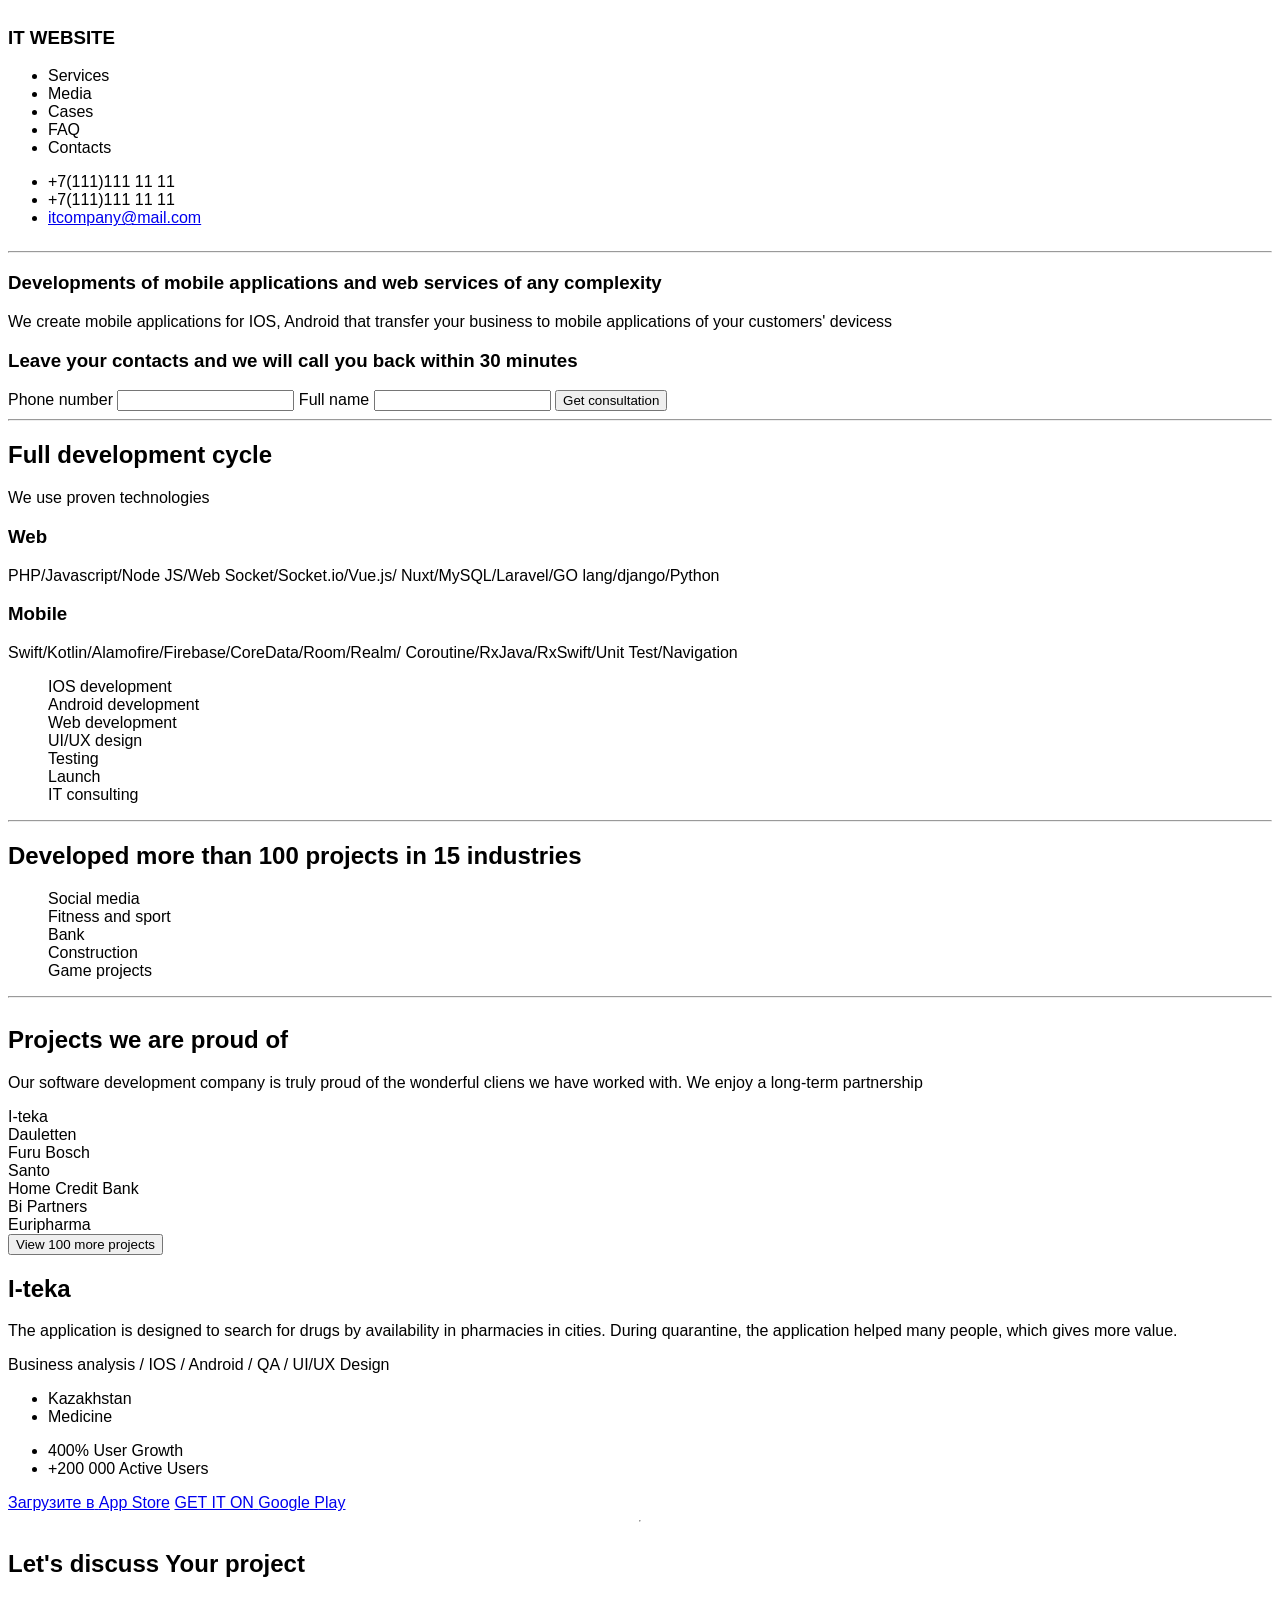
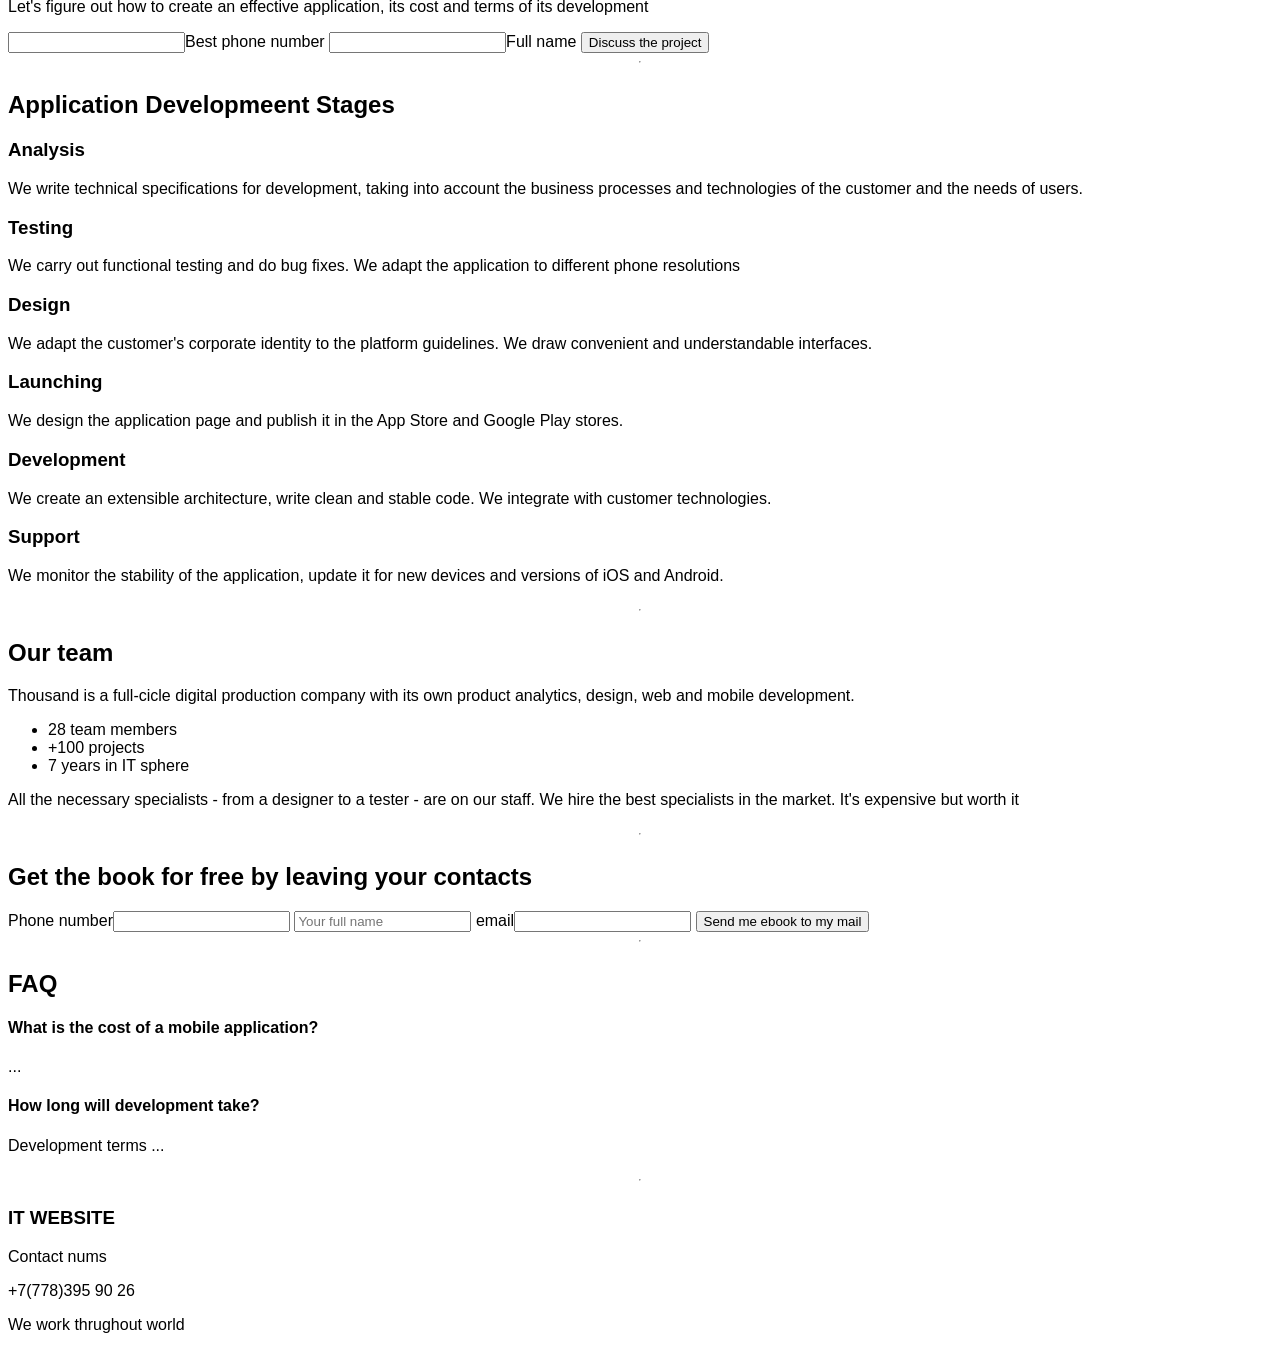
==== src/index.html @ d79da7b2 "fix" ====
<!doctype html>
<html lang="ru">

<head>
    <meta charset="UTF-8">
    <meta name="viewport"
        content="width=device-width, user-scalable=no, initial-scale=1.0, maximum-scale=1.0, minimum-scale=1.0">
    <meta http-equiv="X-UA-Compatible" content="ie=edge">
    <title>IT WEBSITE</title>
    <link rel="stylesheet" href="assets/styles/style.css">
</head>

<body>
    <header>
        <div class="main-head">
            <h3>IT WEBSITE</h3>
            <nav>
                <ul>
                    <li>Services</li>
                    <li>Media</li>
                    <li>Cases</li>
                    <li>FAQ</li>
                    <li>Contacts</li>
                </ul>
            </nav>
            <ul>
                <li>+7(111)111 11 11</li>
                <li>+7(111)111 11 11</li>
                <li><a href="#">itcompany@mail.com<a></li>
            </ul>
        </div>
    </header>

    <hr>

    <div>
        <div class="block-main">
            <h3>
                Developments of mobile
                applications and web services of
                any complexity
            </h3>
            <p>
                We create mobile applications for IOS, Android that transfer your business to mobile
                applications of your customers' devicess
            </p>
        </div>
        <div class="block-consultation">
            <h3>
                Leave your contacts and we will call you back
                within 30 minutes
            </h3>
            <div class="consultation-form">
                <form>
                    <label>Phone number <input type="text" name="phone-number"></input></label>
                    <label>Full name <input type="text" name="phone-number"></input></label>
                    <input type="submit" value="Get consultation" />
                </form>
            </div>
        </div>
    </div>

    <hr>

    <div class="block-development">
        <div class="development-cycle">
            <h2>Full development cycle</h2>
            <p>We use proven technologies</p>
            <h3>Web</h3>
            <p>PHP/Javascript/Node JS/Web Socket/Socket.io/Vue.js/
                Nuxt/MySQL/Laravel/GO lang/django/Python
            </p>
            <h3>Mobile</h3>
            <p>Swift/Kotlin/Alamofire/Firebase/CoreData/Room/Realm/
                Coroutine/RxJava/RxSwift/Unit Test/Navigation</p>
        </div>
        <div class="list-of-stack">
            <ul>
                <div class="stack-item">IOS development</div>
                <div class="stack-item">Android development</div>
                <div class="stack-item">Web development</div>
                <div class="stack-item">UI/UX design</div>
                <div class="stack-item">Testing</div>
                <div class="stack-item">Launch</div>
                <div class="stack-item">IT consulting</div>
            </ul>
        </div>
    </div>

    <hr>

    <div class="projects-block">
        <h2>Developed more than 100 projects in 15 industries</h2>
        <div class="projects-categories">
            <ul>
                <div class="category">Social media</div>
                <div class="category">Fitness and sport</div>
                <div class="category">Bank</div>
                <div class="category">Construction</div>
                <div class="category">Game projects</div>
            </ul>
        </div>
    </div>

    <hr>

    <div class="block-proud">
        <h2>Projects we are proud of</h2>
        <p>Our software development company is truly proud of the wonderful cliens we have
            worked with. We enjoy a long-term partnership
        </p>
        <div class="proud-items">
            <div class="proud-item">I-teka</div>
            <div class="proud-item">Dauletten</div>
            <div class="proud-item">Furu Bosch</div>
            <div class="proud-item">Santo</div>
            <div class="proud-item">Home Credit Bank</div>
            <div class="proud-item">Bi Partners</div>
            <div class="proud-item">Euripharma</div>
            <button>View 100 more projects</button>
        </div>
        <div class="item-information">
            <h2>I-teka</h2>
            <p>The application is designed to search for drugs by availability in pharmacies in cities.
                During quarantine, the application helped many people,
                which gives more value.
            </p>
            <p>
                Business analysis / IOS / Android / QA / UI/UX Design
            </p>
            <ul>
                <li>Kazakhstan</li>
                <li>Medicine</li>
            </ul>

            <ul>
                <li><span>400%</span>
                    <span>User Growth</span>
                </li>
                <li><span>+200 000</span>
                    <span>Active Users</span>
                </li>
            </ul>

            <a href="#"><span>Загрузите в</span>
                <span>App Store</span></a>
            <a href="#"><span>GET IT ON</span>
                <span>Google Play</span></a>
        </div>
    </div>

    <hr>

    <div class="block-discuss">
        <div class="discuss-text">
            <h2>Let's discuss
                Your project
            </h2>
            <p>
                Let's figure out how to create an effective application,
                its cost and terms of its development
            </p>
        </div>
        <div class="discuss-form">
            <label><input>Best phone number</input></label>
            <label><input>Full name</input></label>
            <button>Discuss the project</button>
        </div>
    </div>

    <hr>

    <div class="block-stages">
        <h2>Application Developmeent Stages</h2>
        <div class="stage">
            <h3>Analysis</h3>
            <p>We write technical specifications for
                development, taking into account the business
                processes and technologies of the customer and
                the needs of users.
            </p>
        </div>
        <div class="stage">
            <h3>Testing</h3>
            <p>We carry out functional testing and do bug fixes.
                We adapt the application to different phone
                resolutions</p>
        </div>
        <div class="stage">
            <h3>Design</h3>
            <p>We adapt the customer's corporate identity to the
                platform guidelines. We draw convenient and
                understandable interfaces.</p>
        </div>
        <div class="stage">
            <h3>Launching</h3>
            <p>We design the application page and publish it in
                the App Store and Google Play stores.</p>
        </div>
        <div class="stage">
            <h3>Development</h3>
            <p>We create an extensible architecture, write clean
                and stable code. We integrate with customer
                technologies.</p>
        </div>
        <div class="stage">
            <h3>Support</h3>
            <p>We monitor the stability of the application, update
                it for new devices and versions of iOS and
                Android.</p>
        </div>
    </div>

    <hr>

    <div class="block-team">
        <div class="team-information">
            <h2>Our team</h2>
            <p>Thousand is a full-cicle digital production company with its own product analytics,
                design, web and mobile development.
            </p>
            <ul>
                <li><span>28</span>
                    <span>team members</span>
                </li>
                <li><span>+100</span>
                    <span>projects</span>
                </li>
                <li><span>7 years</span>
                    <span>in IT sphere</span>
                </li>
            </ul>
            <p>All the necessary specialists - from a designer to a tester - are on our staff. We hire
                the best specialists in the market. It's expensive but worth it
            </p>
        </div>
    </div>

    <hr>

    <div class="book-block">
        <h2>Get the book for free by leaving your contacts</h2>
        <div class="book-form">
            <label>Phone number<input /></label>
            <input placeholder="Your full name" />
            <label>email<input /></label>
            <button>Send me ebook to my mail</button>
        </div>
    </div>

    <hr>

    <div class=" block-faq">
        <h2>FAQ</h2>
        <div class="faq-questions">
            <div class="faq-question">
                <h4>What is the cost of a mobile application?</h4>
                <p>...</p>
            </div>
            <div class="faq-question">
                <h4>How long will development take?</h4>
                <p>
                    Development terms ...</p>
            </div>
        </div>
    </div>

    <hr>

    <footer>
        <h3 style="text-transform: uppercase;">it website</h3>
        <div class="block-contact">
            <div class="contact-item">
                <p>Contact nums</p>
                <p>+7(778)395 90 26</p>
            </div>

            <p>We work thrughout world</p>
        </div>
    </footer>
</body>

</html>
---- src/assets/styles/style.css ----
@import "./global.css";
@import "./fonts.css";
@import "./utils.css";
@import url(fonts.css);

body {
    display: flex;
    flex-direction: column;
}

img {
    height: 24px;
    width: 24px;
}

/* .test {
    color: yellow !important;
}

.test {
    color: red !important;
} */
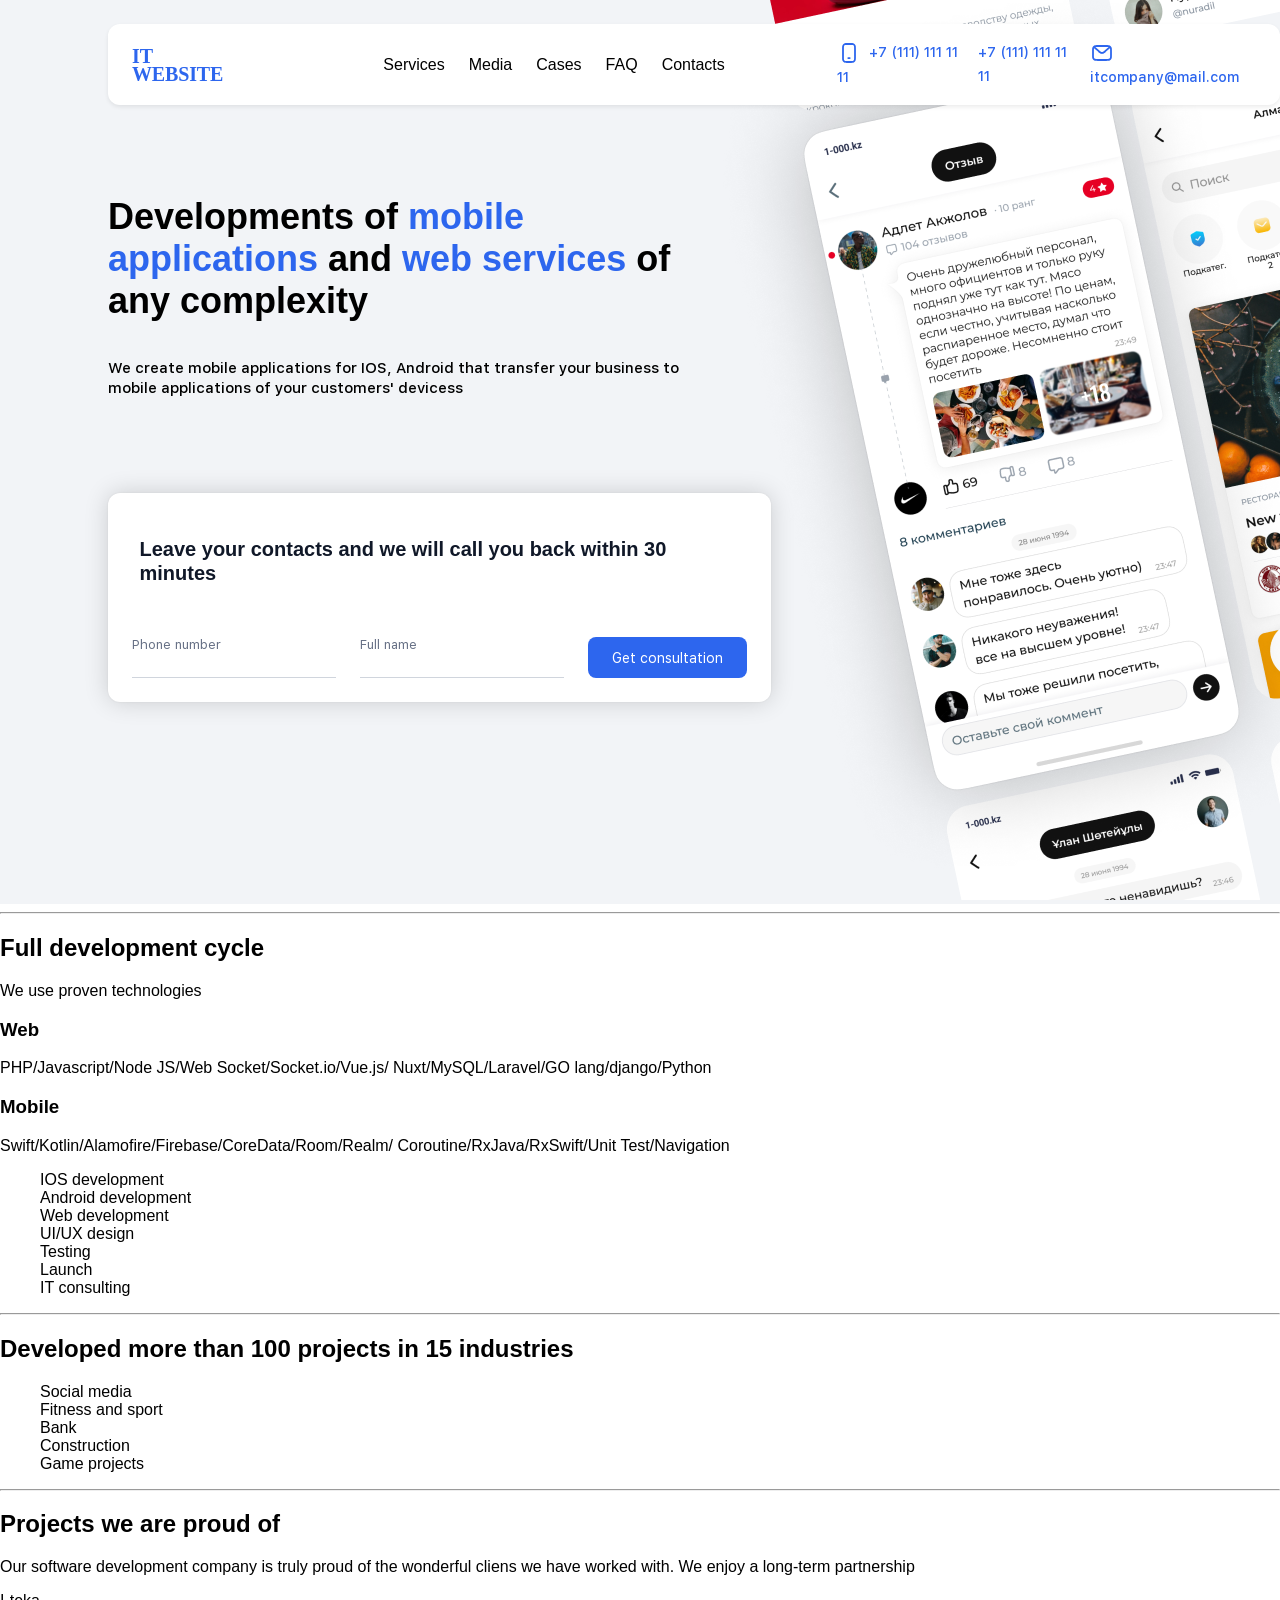
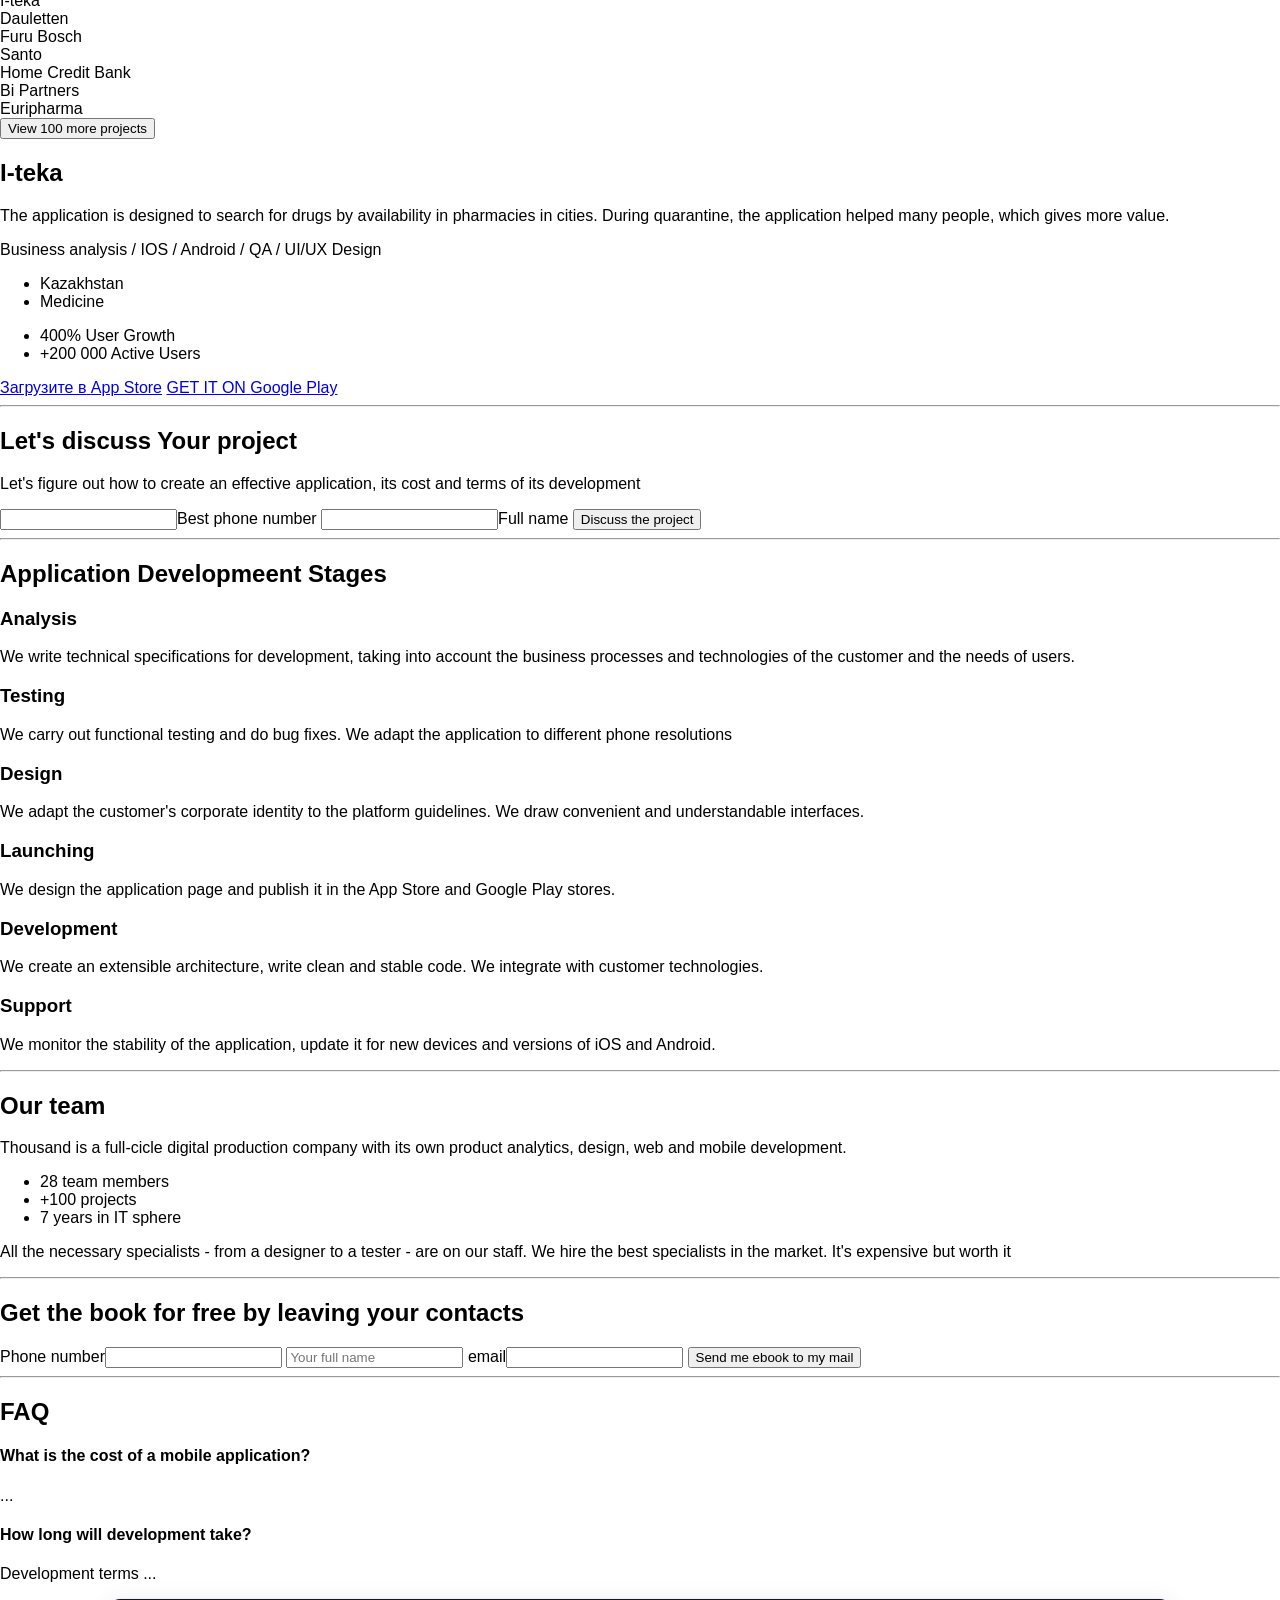
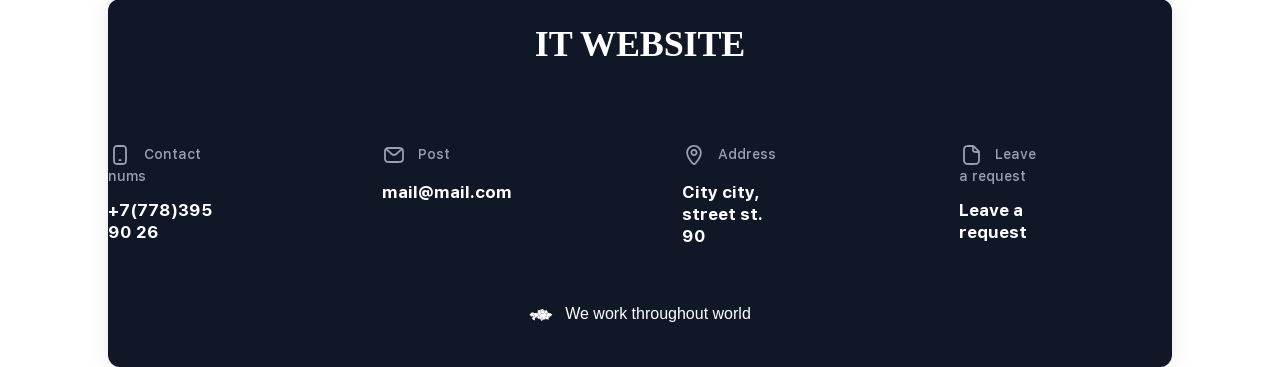
==== commit 3854e345: "fix" ====
--- a/src/index.html
+++ b/src/index.html
@@ -13,50 +13,54 @@
 <body>
     <header>
         <div class="main-head">
-            <h3>IT WEBSITE</h3>
+            <h3>It website</h3>
             <nav>
                 <ul>
-                    <li>Services</li>
-                    <li>Media</li>
-                    <li>Cases</li>
-                    <li>FAQ</li>
-                    <li>Contacts</li>
+                    <li><a href="#">Services</a></li>
+                    <li><a href="#">Media</a></li>
+                    <li><a href="#">Cases</a></li>
+                    <li><a href="#">FAQ</a></li>
+                    <li><a href="#">Contacts</a></li>
                 </ul>
             </nav>
             <ul>
-                <li>+7(111)111 11 11</li>
-                <li>+7(111)111 11 11</li>
-                <li><a href="#">itcompany@mail.com<a></li>
+                <li><img src="assets/icons/smartphone_outline_24_blue.svg"></img>+7 (111) 111 11 11</li>
+                <li>+7 (111) 111 11 11</li>
+                <li><img src="assets/icons/mail_outline_24_blue.svg"></img><a href="#">itcompany@mail.com</a></li>
             </ul>
         </div>
     </header>
 
-    <hr>
-
-    <div>
-        <div class="block-main">
-            <h3>
-                Developments of mobile
-                applications and web services of
-                any complexity
-            </h3>
-            <p>
-                We create mobile applications for IOS, Android that transfer your business to mobile
-                applications of your customers' devicess
-            </p>
-        </div>
-        <div class="block-consultation">
-            <h3>
-                Leave your contacts and we will call you back
-                within 30 minutes
-            </h3>
-            <div class="consultation-form">
-                <form>
-                    <label>Phone number <input type="text" name="phone-number"></input></label>
-                    <label>Full name <input type="text" name="phone-number"></input></label>
-                    <input type="submit" value="Get consultation" />
-                </form>
-            </div>
+    <div class="block-main">
+        <div class="main-part">
+            <div class="main-text">
+                <h3>
+                    Developments of <span class="word-in-text">mobile</span>
+                    <span class="word-in-text">applications</span> and <span class="word-in-text">web services</span> of
+                    any complexity
+                </h3>
+                <p>
+                    We create mobile applications for IOS, Android that transfer your business to mobile
+                    applications of your customers' devicess
+                </p>
+            </div>
+    
+            <div class="consultation">
+                <h3>
+                    Leave your contacts and we will call you back
+                    within 30 minutes
+                </h3>
+                <div class="consultation-form">
+                    <form>
+                        <label>Phone number<input type="tel" name="phone-number"></input></label>
+                        <label>Full name<input type="text" name="phone-number"></input></label>
+                        <input type="submit" value="Get consultation" />
+                    </form>
+                </div>
+            </div>
+        </div>
+        <div class="screenshot-block">
+            <img src="assets/img/Group 1.png"/>
         </div>
     </div>
 
@@ -242,7 +246,7 @@
         <h2>Get the book for free by leaving your contacts</h2>
         <div class="book-form">
             <label>Phone number<input /></label>
-            <input placeholder="Your full name" />
+            <input placeholder="Your full name">
             <label>email<input /></label>
             <button>Send me ebook to my mail</button>
         </div>
@@ -264,19 +268,27 @@
             </div>
         </div>
     </div>
-
-    <hr>
-
     <footer>
         <h3 style="text-transform: uppercase;">it website</h3>
         <div class="block-contact">
             <div class="contact-item">
-                <p>Contact nums</p>
-                <p>+7(778)395 90 26</p>
-            </div>
-
-            <p>We work thrughout world</p>
-        </div>
+                <p><img src="assets/icons/smartphone_outline_24.svg">Contact nums</p></img>
+                <span>+7(778)395 90 26</span>
+            </div>
+            <div class="contact-item">
+                <p><img src="assets/icons/mail_outline_24.svg">Post</img></p>
+                <span>mail@mail.com</span>
+            </div>
+            <div class="contact-item">
+                <p><img src="assets/icons/place_outline_24.svg">Address</img></p>
+                <span>City city, street st. 90</span>
+            </div>
+            <div class="contact-item">
+                <p><img src="assets/icons/document_outline_24.svg">Leave a request</img></p>
+                <span>Leave a request</span>
+            </div>
+        </div>
+        <p><img src="assets/icons/Vector.svg">We work throughout world</img></p>
     </footer>
 </body>
 
--- a/src/assets/styles/style.css
+++ b/src/assets/styles/style.css
@@ -1,11 +1,13 @@
 @import "./global.css";
 @import "./fonts.css";
 @import "./utils.css";
+@import "header.css";
+@import "main-form.css";
+@import "footer.css";
 @import url(fonts.css);
 
 body {
-    display: flex;
-    flex-direction: column;
+    margin: 0;
 }
 
 img {
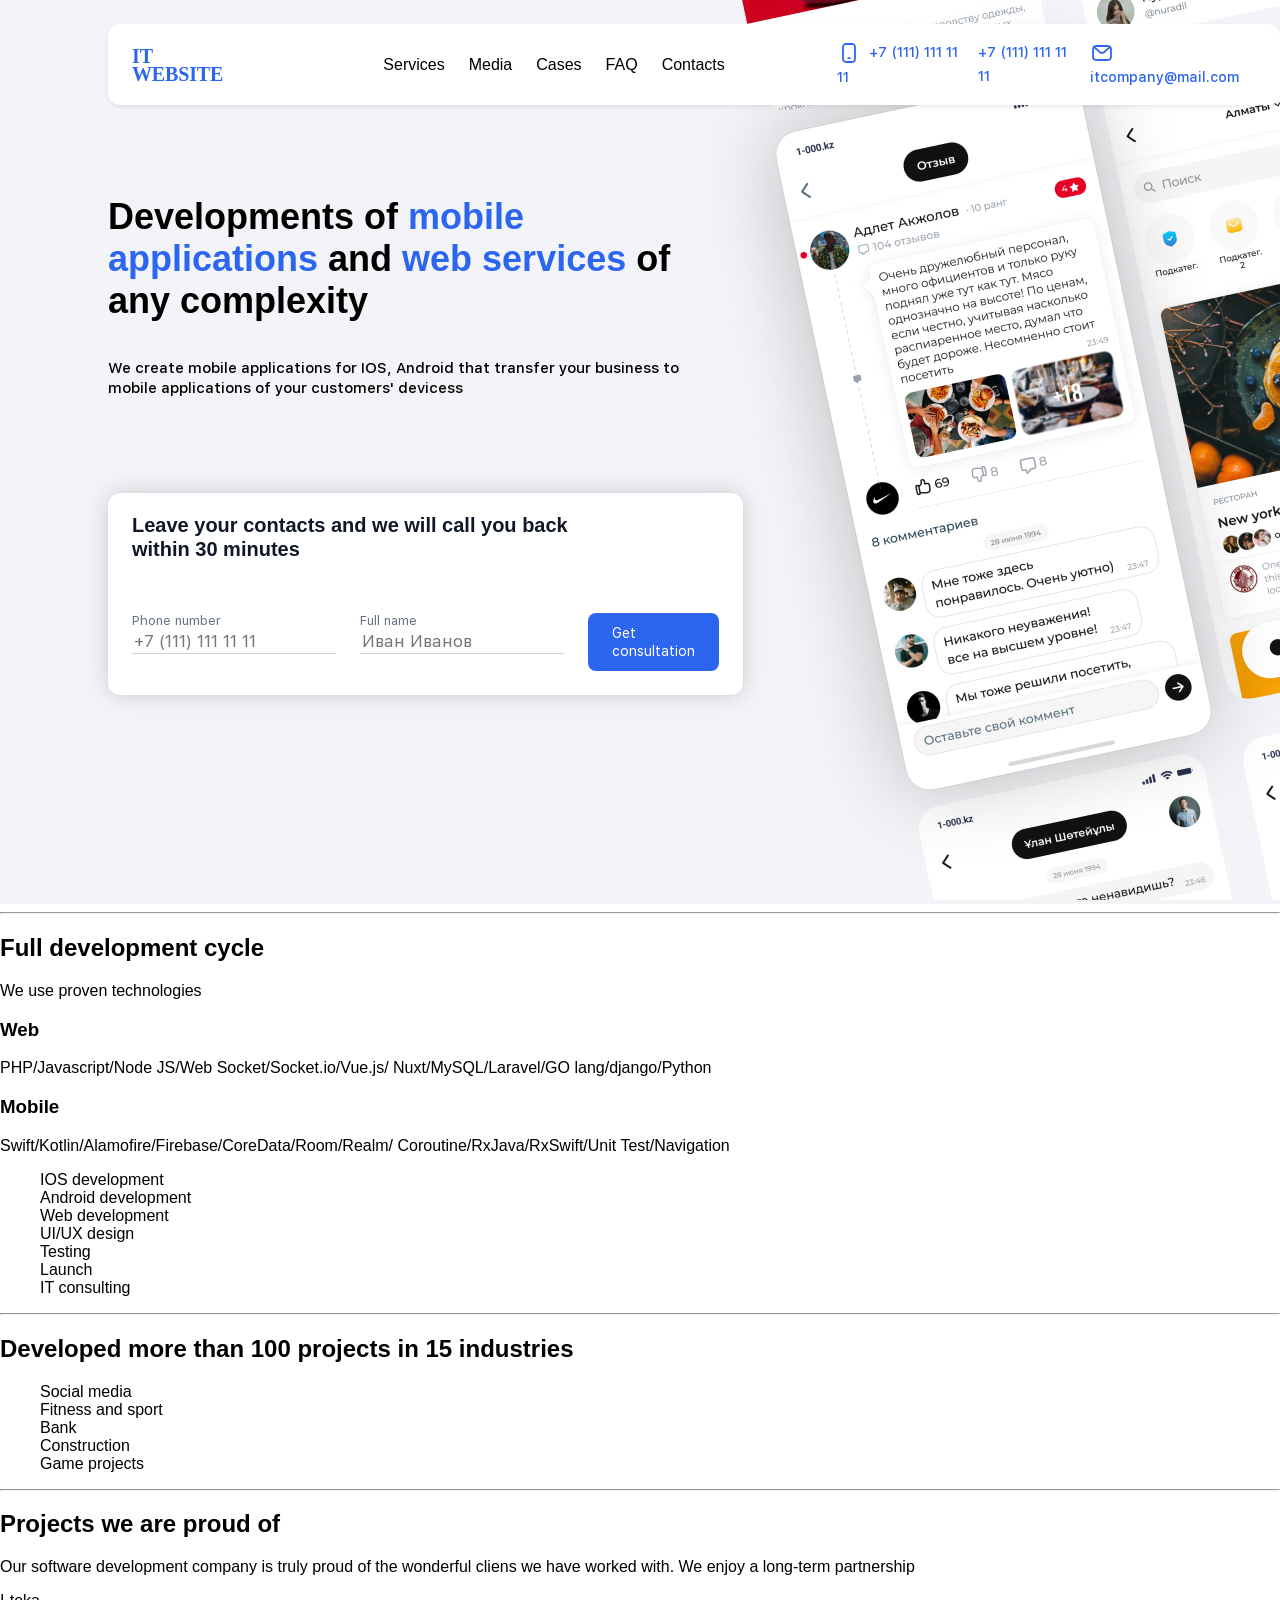
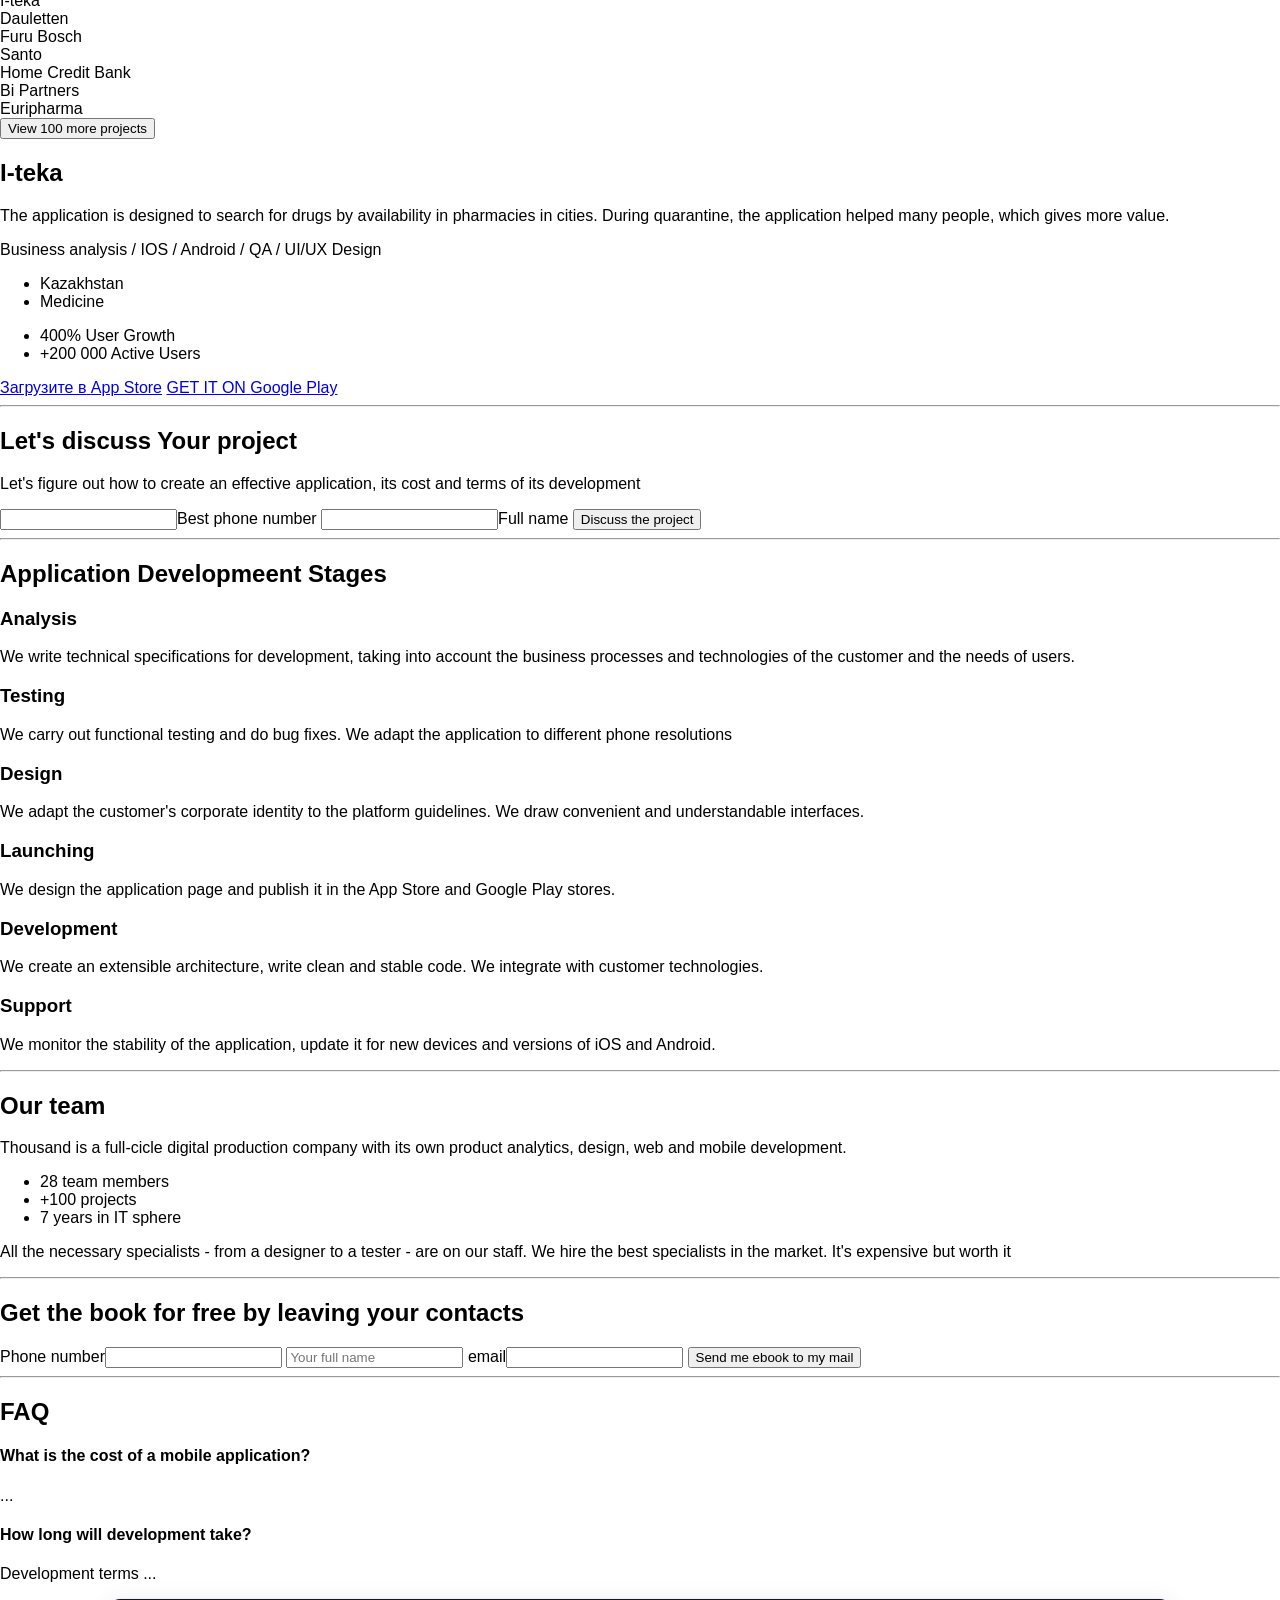
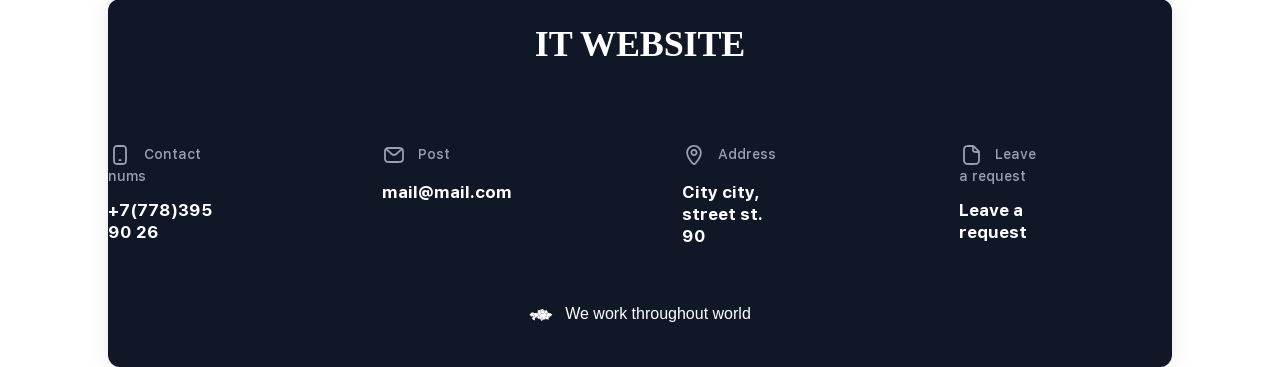
==== commit a1dbcb97: "fix" ====
--- a/src/index.html
+++ b/src/index.html
@@ -47,14 +47,14 @@
     
             <div class="consultation">
                 <h3>
-                    Leave your contacts and we will call you back
+                    Leave your contacts and we will call you back<br>
                     within 30 minutes
                 </h3>
                 <div class="consultation-form">
                     <form>
-                        <label>Phone number<input type="tel" name="phone-number"></input></label>
-                        <label>Full name<input type="text" name="phone-number"></input></label>
-                        <input type="submit" value="Get consultation" />
+                        <label>Phone number<input type="tel" name="phone-number" placeholder="+7 (111) 111 11 11"></input></label>
+                        <label>Full name<input type="text" name="full-name" placeholder="Иван Иванов"></input></label>
+                        <button class="submit-button" type="submit">Get consultation</button>
                     </form>
                 </div>
             </div>
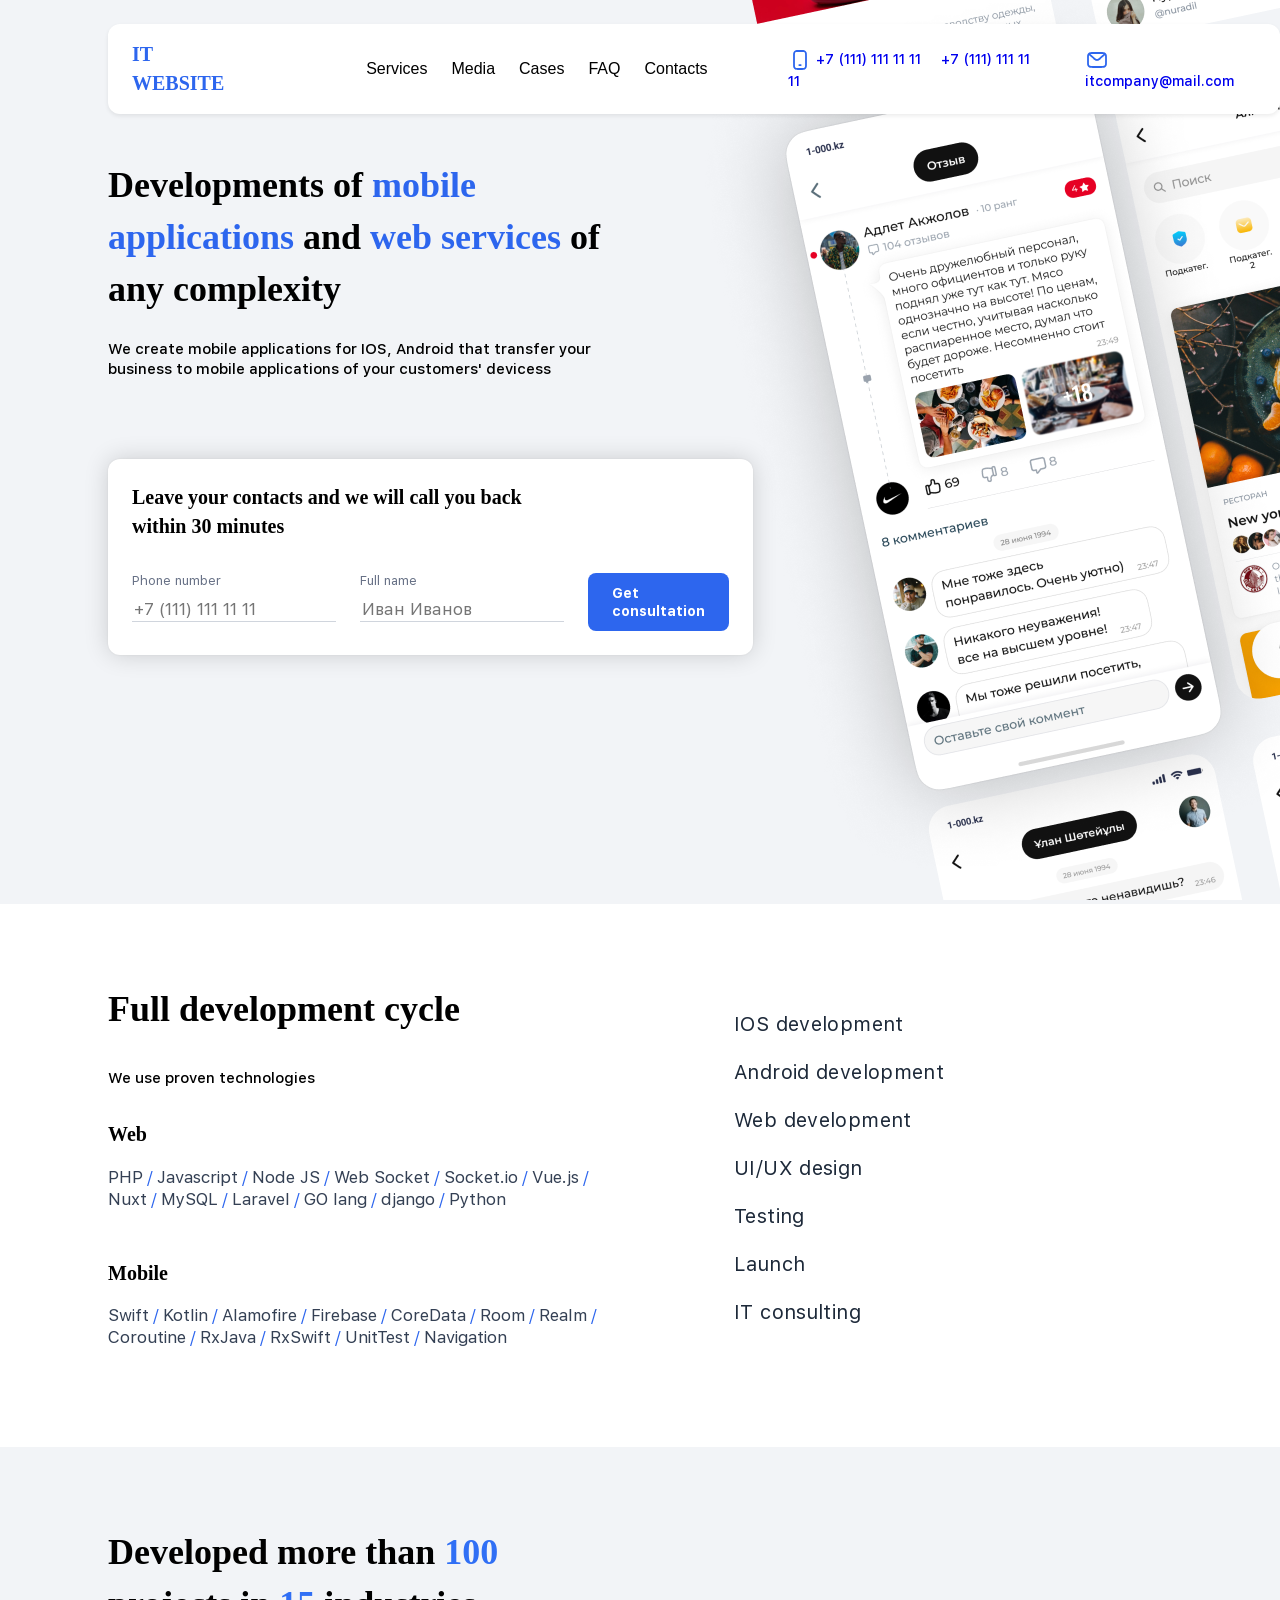
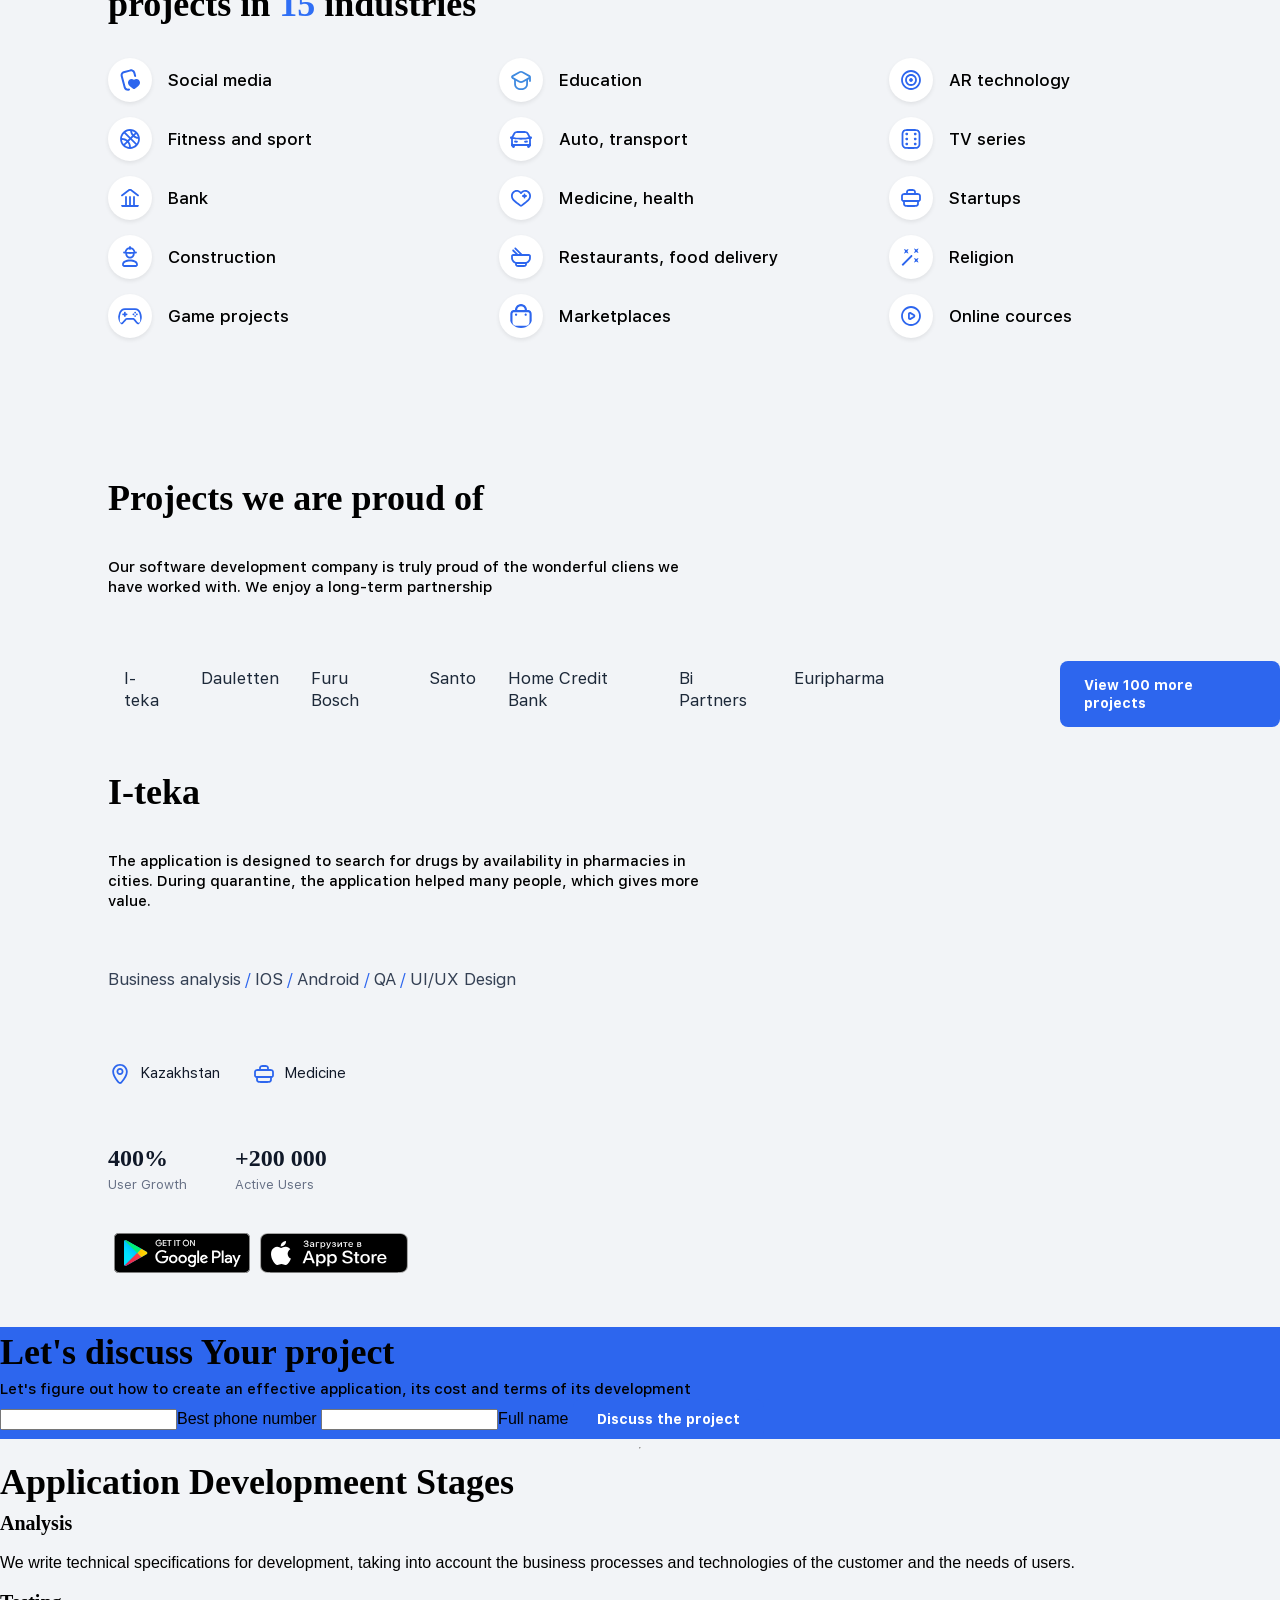
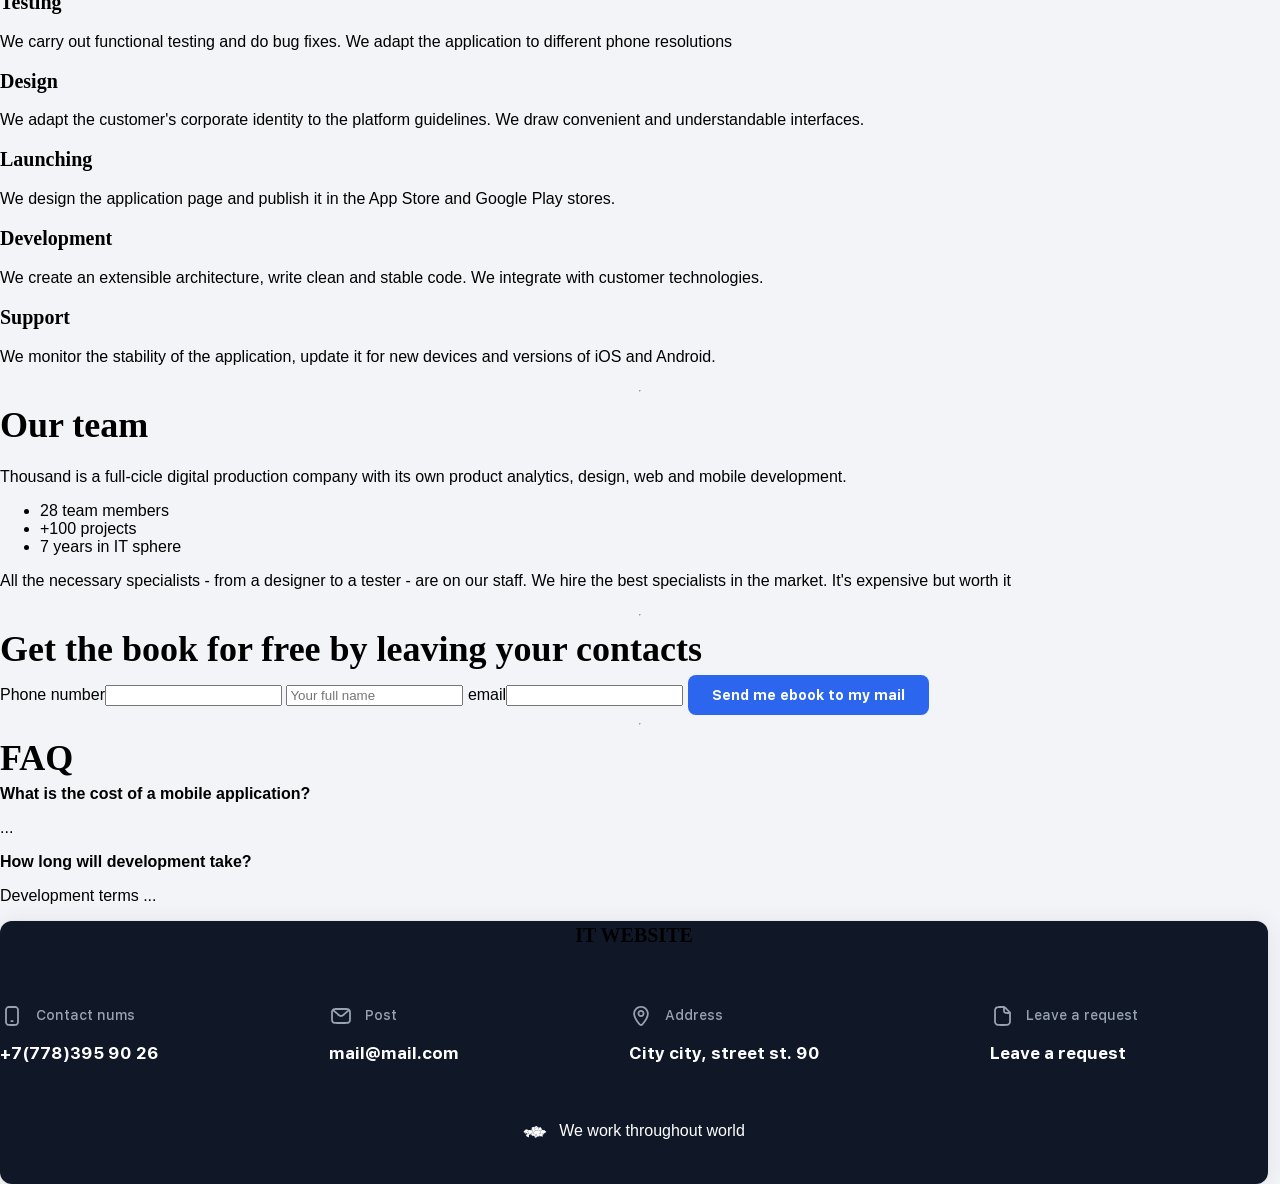
==== commit 457c97f1: "5" ====
--- a/src/index.html
+++ b/src/index.html
@@ -23,251 +23,311 @@
                     <li><a href="#">Contacts</a></li>
                 </ul>
             </nav>
-            <ul>
-                <li><img src="assets/icons/smartphone_outline_24_blue.svg"></img>+7 (111) 111 11 11</li>
-                <li>+7 (111) 111 11 11</li>
-                <li><img src="assets/icons/mail_outline_24_blue.svg"></img><a href="#">itcompany@mail.com</a></li>
+            <div class="contacts">
+                <div class="phone-numbers-contact">
+                    <img src="assets/icons/smartphone_outline_24_blue.svg">
+                    <a href="#"> +7 (111) 111 11 11</a>
+                    <a href="#">+7 (111) 111 11 11</a>
+                </div>
+                <div class="email-contact">
+                    <img src="assets/icons/mail_outline_24_blue.svg"></img>
+                    <a href="#">itcompany@mail.com</a></li>
+                </div>
+            </div>
+        </div>
+    </header>
+
+    <main>
+        <div class="block-main">
+            <div class="main-part">
+                <div class="main-text">
+                    <h2>
+                        Developments of <span class="word-in-text">mobile</span>
+                        <span class="word-in-text">applications</span> and <span class="word-in-text">web
+                            services</span> of
+                        any complexity
+                    </h2>
+                    <h5>
+                        We create mobile applications for IOS, Android that transfer your business to mobile
+                        applications of your customers' devicess
+                    </h5>
+                </div>
+
+                <div class="consultation">
+                    <h3>
+                        Leave your contacts and we will call you back<br>
+                        within 30 minutes
+                    </h3>
+                    <div class="consultation-form">
+                        <form>
+                            <label>Phone number<input type="tel" name="phone-number"
+                                    placeholder="+7 (111) 111 11 11"></input></label>
+                            <label>Full name<input type="text" name="full-name"
+                                    placeholder="Иван Иванов"></input></label>
+                            <button class="submit-button" type="submit">Get consultation</button>
+                        </form>
+                    </div>
+                </div>
+            </div>
+            <div class="screenshot-block">
+                <img src="assets/img/Group 1.png" />
+            </div>
+        </div>
+
+        <div class="block-development">
+            <div class="development-cycle">
+                <h2>Full development cycle</h2>
+                <h5>We use proven technologies</h5>
+                <div class="development-stack">
+                    <div class="dev-with-title">
+                        <h3>Web</h3>
+                        <ul class="dev-items">
+                            <li>PHP</li>
+                            <li>Javascript</li>
+                            <li>Node JS</li>
+                            <li>Web Socket</li>
+                            <li>Socket.io</li>
+                            <li>Vue.js</li>
+                            <li>Nuxt</li>
+                            <li>MySQL</li>
+                            <li>Laravel</li>
+                            <li>GO lang</li>
+                            <li>django</li>
+                            <li>Python</li>
+                        </ul>
+                    </div>
+                    <div class="dev-with-title">
+                        <h3>Mobile</h3>
+                        <ul class="dev-items">
+                            <li>Swift</li>
+                            <li>Kotlin</li>
+                            <li>Alamofire</li>
+                            <li>Firebase</li>
+                            <li>CoreData</li>
+                            <li>Room</li>
+                            <li>Realm</li>
+                            <li>Coroutine</li>
+                            <li>RxJava</li>
+                            <li>RxSwift</li>
+                            <li>UnitTest</li>
+                            <li>Navigation</li>
+                        </ul>
+                    </div>
+                </div>
+            </div>
+            <ul class="list-of-stack">
+                <li>IOS development</li>
+                <li>Android development</li>
+                <li>Web development</li>
+                <li>UI/UX design</li>
+                <li>Testing</li>
+                <li>Launch</li>
+                <li>IT consulting</li>
             </ul>
         </div>
-    </header>
-
-    <div class="block-main">
-        <div class="main-part">
-            <div class="main-text">
-                <h3>
-                    Developments of <span class="word-in-text">mobile</span>
-                    <span class="word-in-text">applications</span> and <span class="word-in-text">web services</span> of
-                    any complexity
-                </h3>
-                <p>
-                    We create mobile applications for IOS, Android that transfer your business to mobile
-                    applications of your customers' devicess
+
+        <div class="projects-block">
+            <div class="projects-title">
+                <h2>Developed more than <span class="number-in-project-text">100</span><br>
+                    projects in <span class="number-in-project-text">15</span> industries</h2>
+                <div class="projects-categories">
+                    <ul class="categories-items">
+                        <li><img src="assets/icons/narrative_active_outline_24.svg" /><span>Social media</span></li>
+                        <li><img src="assets/icons/ball_outline_24.svg" />Fitness and sport</li>
+                        <li><img src="assets/icons/bank_outline_24.svg" />Bank</li>
+                        <li><img src="assets/icons/employee_outline_24.svg" />Construction</li>
+                        <li><img src="assets/icons/game_outline_24.svg" />Game projects</li>
+                    </ul>
+                    <ul class="categories-items">
+                        <li><img src="assets/icons/education_outline_24.svg" />Education</li>
+                        <li><img src="assets/icons/car_outline_24.svg" />Auto, transport</li>
+                        <li><img src="assets/icons/health_outline_24.svg" />Medicine, health</li>
+                        <li><img src="assets/icons/bowl_sticks_outline_24.svg" />Restaurants, food delivery</li>
+                        <li><img src="assets/icons/Source.svg" />Marketplaces</li>
+                    </ul>
+                    <ul class="categories-items">
+                        <li><img src="assets/icons/live_outline_24.svg" />AR technology</li>
+                        <li><img src="assets/icons/video_outline_24.svg" />TV series</li>
+                        <li><img src="assets/icons/work_outline_24.svg" />Startups</li>
+                        <li><img src="assets/icons/magic_wand_outline_24.svg" />Religion</li>
+                        <li><img src="assets/icons/video_circle_outline_24.svg" />Online cources</li>
+                    </ul>
+                </div>
+            </div>
+        </div>
+
+        <div class="block-proud">
+            <div class="proud-text">
+                <h2>Projects we are proud of</h2>
+                <h5>Our software development company is truly proud of the wonderful cliens we have
+                    worked with. We enjoy a long-term partnership
+                </h5>
+            </div>
+            <div class="block-items">
+                <ul class="proud-items">
+                    <li class="proud-item">I-teka</li>
+                    <li class="proud-item">Dauletten</li>
+                    <li class="proud-item">Furu Bosch</li>
+                    <li class="proud-item">Santo</li>
+                    <li class="proud-item">Home Credit Bank</li>
+                    <li class="proud-item">Bi Partners</li>
+                    <li class="proud-item">Euripharma</li>
+                </ul>
+                <button class="submit-button">View 100 more projects</button>
+            </div>
+
+            <div class="i-teka-information">
+                <h2>I-teka</h2>
+                <div class="i-teka-all">
+                    <h5 style="max-width: 600px;">The application is designed to search for drugs by availability in
+                        pharmacies in cities.
+                        During quarantine, the application helped many people,
+                        which gives more value.
+                    </h5>
+                    <ul class="dev-items">
+                        <li>Business analysis</li>
+                        <li>IOS</li>
+                        <li>Android</li>
+                        <li>QA</li>
+                        <li>UI/UX Design</li>
+                    </ul>
+                    <ul class="i-teka-plus">
+                        <li><img src="assets/icons/place_outline_blue_24.svg">Kazakhstan</li>
+                        <li><img src="assets/icons/work_outline_24.svg" />Medicine</li>
+                    </ul>
+                    <ul class="i-teka-stat">
+                        <li><span class="i-teka-stat-num">400%</span><br>
+                            <span class="i-teka-stat-text">User Growth</span>
+                        </li>
+                        <li><span class="i-teka-stat-num">+200 000</span><br>
+                            <span class="i-teka-stat-text">Active Users</span>
+                        </li>
+                    </ul>
+                    <div class="marketplaces">
+                        <a href="#"><img src="assets/icons/android.svg"></a>
+                        <a href="#"><img src="assets/icons/ios.svg"></a>
+                    </div>
+
+                </div>
+
+            </div>
+        </div>
+
+        <div class="block-discuss">
+            <div class="discuss-text">
+                <h2>Let's discuss
+                    Your project
+                </h2>
+                <h5>
+                    Let's figure out how to create an effective application,
+                    its cost and terms of its development
+                </h5>
+            </div>
+            <div class="discuss-form">
+                <label><input>Best phone number</input></label>
+                <label><input>Full name</input></label>
+                <button>Discuss the project</button>
+            </div>
+        </div>
+
+        <hr>
+
+        <div class="block-stages">
+            <h2>Application Developmeent Stages</h2>
+            <div class="stage">
+                <h3>Analysis</h3>
+                <p>We write technical specifications for
+                    development, taking into account the business
+                    processes and technologies of the customer and
+                    the needs of users.
                 </p>
             </div>
-    
-            <div class="consultation">
-                <h3>
-                    Leave your contacts and we will call you back<br>
-                    within 30 minutes
-                </h3>
-                <div class="consultation-form">
-                    <form>
-                        <label>Phone number<input type="tel" name="phone-number" placeholder="+7 (111) 111 11 11"></input></label>
-                        <label>Full name<input type="text" name="full-name" placeholder="Иван Иванов"></input></label>
-                        <button class="submit-button" type="submit">Get consultation</button>
-                    </form>
-                </div>
-            </div>
-        </div>
-        <div class="screenshot-block">
-            <img src="assets/img/Group 1.png"/>
-        </div>
-    </div>
-
-    <hr>
-
-    <div class="block-development">
-        <div class="development-cycle">
-            <h2>Full development cycle</h2>
-            <p>We use proven technologies</p>
-            <h3>Web</h3>
-            <p>PHP/Javascript/Node JS/Web Socket/Socket.io/Vue.js/
-                Nuxt/MySQL/Laravel/GO lang/django/Python
-            </p>
-            <h3>Mobile</h3>
-            <p>Swift/Kotlin/Alamofire/Firebase/CoreData/Room/Realm/
-                Coroutine/RxJava/RxSwift/Unit Test/Navigation</p>
-        </div>
-        <div class="list-of-stack">
-            <ul>
-                <div class="stack-item">IOS development</div>
-                <div class="stack-item">Android development</div>
-                <div class="stack-item">Web development</div>
-                <div class="stack-item">UI/UX design</div>
-                <div class="stack-item">Testing</div>
-                <div class="stack-item">Launch</div>
-                <div class="stack-item">IT consulting</div>
-            </ul>
-        </div>
-    </div>
-
-    <hr>
-
-    <div class="projects-block">
-        <h2>Developed more than 100 projects in 15 industries</h2>
-        <div class="projects-categories">
-            <ul>
-                <div class="category">Social media</div>
-                <div class="category">Fitness and sport</div>
-                <div class="category">Bank</div>
-                <div class="category">Construction</div>
-                <div class="category">Game projects</div>
-            </ul>
-        </div>
-    </div>
-
-    <hr>
-
-    <div class="block-proud">
-        <h2>Projects we are proud of</h2>
-        <p>Our software development company is truly proud of the wonderful cliens we have
-            worked with. We enjoy a long-term partnership
-        </p>
-        <div class="proud-items">
-            <div class="proud-item">I-teka</div>
-            <div class="proud-item">Dauletten</div>
-            <div class="proud-item">Furu Bosch</div>
-            <div class="proud-item">Santo</div>
-            <div class="proud-item">Home Credit Bank</div>
-            <div class="proud-item">Bi Partners</div>
-            <div class="proud-item">Euripharma</div>
-            <button>View 100 more projects</button>
-        </div>
-        <div class="item-information">
-            <h2>I-teka</h2>
-            <p>The application is designed to search for drugs by availability in pharmacies in cities.
-                During quarantine, the application helped many people,
-                which gives more value.
-            </p>
-            <p>
-                Business analysis / IOS / Android / QA / UI/UX Design
-            </p>
-            <ul>
-                <li>Kazakhstan</li>
-                <li>Medicine</li>
-            </ul>
-
-            <ul>
-                <li><span>400%</span>
-                    <span>User Growth</span>
-                </li>
-                <li><span>+200 000</span>
-                    <span>Active Users</span>
-                </li>
-            </ul>
-
-            <a href="#"><span>Загрузите в</span>
-                <span>App Store</span></a>
-            <a href="#"><span>GET IT ON</span>
-                <span>Google Play</span></a>
-        </div>
-    </div>
-
-    <hr>
-
-    <div class="block-discuss">
-        <div class="discuss-text">
-            <h2>Let's discuss
-                Your project
-            </h2>
-            <p>
-                Let's figure out how to create an effective application,
-                its cost and terms of its development
-            </p>
-        </div>
-        <div class="discuss-form">
-            <label><input>Best phone number</input></label>
-            <label><input>Full name</input></label>
-            <button>Discuss the project</button>
-        </div>
-    </div>
-
-    <hr>
-
-    <div class="block-stages">
-        <h2>Application Developmeent Stages</h2>
-        <div class="stage">
-            <h3>Analysis</h3>
-            <p>We write technical specifications for
-                development, taking into account the business
-                processes and technologies of the customer and
-                the needs of users.
-            </p>
-        </div>
-        <div class="stage">
-            <h3>Testing</h3>
-            <p>We carry out functional testing and do bug fixes.
-                We adapt the application to different phone
-                resolutions</p>
-        </div>
-        <div class="stage">
-            <h3>Design</h3>
-            <p>We adapt the customer's corporate identity to the
-                platform guidelines. We draw convenient and
-                understandable interfaces.</p>
-        </div>
-        <div class="stage">
-            <h3>Launching</h3>
-            <p>We design the application page and publish it in
-                the App Store and Google Play stores.</p>
-        </div>
-        <div class="stage">
-            <h3>Development</h3>
-            <p>We create an extensible architecture, write clean
-                and stable code. We integrate with customer
-                technologies.</p>
-        </div>
-        <div class="stage">
-            <h3>Support</h3>
-            <p>We monitor the stability of the application, update
-                it for new devices and versions of iOS and
-                Android.</p>
-        </div>
-    </div>
-
-    <hr>
-
-    <div class="block-team">
-        <div class="team-information">
-            <h2>Our team</h2>
-            <p>Thousand is a full-cicle digital production company with its own product analytics,
-                design, web and mobile development.
-            </p>
-            <ul>
-                <li><span>28</span>
-                    <span>team members</span>
-                </li>
-                <li><span>+100</span>
-                    <span>projects</span>
-                </li>
-                <li><span>7 years</span>
-                    <span>in IT sphere</span>
-                </li>
-            </ul>
-            <p>All the necessary specialists - from a designer to a tester - are on our staff. We hire
-                the best specialists in the market. It's expensive but worth it
-            </p>
-        </div>
-    </div>
-
-    <hr>
-
-    <div class="book-block">
-        <h2>Get the book for free by leaving your contacts</h2>
-        <div class="book-form">
-            <label>Phone number<input /></label>
-            <input placeholder="Your full name">
-            <label>email<input /></label>
-            <button>Send me ebook to my mail</button>
-        </div>
-    </div>
-
-    <hr>
-
-    <div class=" block-faq">
-        <h2>FAQ</h2>
-        <div class="faq-questions">
-            <div class="faq-question">
-                <h4>What is the cost of a mobile application?</h4>
-                <p>...</p>
-            </div>
-            <div class="faq-question">
-                <h4>How long will development take?</h4>
-                <p>
-                    Development terms ...</p>
-            </div>
-        </div>
-    </div>
+            <div class="stage">
+                <h3>Testing</h3>
+                <p>We carry out functional testing and do bug fixes.
+                    We adapt the application to different phone
+                    resolutions</p>
+            </div>
+            <div class="stage">
+                <h3>Design</h3>
+                <p>We adapt the customer's corporate identity to the
+                    platform guidelines. We draw convenient and
+                    understandable interfaces.</p>
+            </div>
+            <div class="stage">
+                <h3>Launching</h3>
+                <p>We design the application page and publish it in
+                    the App Store and Google Play stores.</p>
+            </div>
+            <div class="stage">
+                <h3>Development</h3>
+                <p>We create an extensible architecture, write clean
+                    and stable code. We integrate with customer
+                    technologies.</p>
+            </div>
+            <div class="stage">
+                <h3>Support</h3>
+                <p>We monitor the stability of the application, update
+                    it for new devices and versions of iOS and
+                    Android.</p>
+            </div>
+        </div>
+
+        <hr>
+
+        <div class="block-team">
+            <div class="team-information">
+                <h2>Our team</h2>
+                <p>Thousand is a full-cicle digital production company with its own product analytics,
+                    design, web and mobile development.
+                </p>
+                <ul>
+                    <li><span>28</span>
+                        <span>team members</span>
+                    </li>
+                    <li><span>+100</span>
+                        <span>projects</span>
+                    </li>
+                    <li><span>7 years</span>
+                        <span>in IT sphere</span>
+                    </li>
+                </ul>
+                <p>All the necessary specialists - from a designer to a tester - are on our staff. We hire
+                    the best specialists in the market. It's expensive but worth it
+                </p>
+            </div>
+        </div>
+
+        <hr>
+
+        <div class="book-block">
+            <h2>Get the book for free by leaving your contacts</h2>
+            <div class="book-form">
+                <label>Phone number<input /></label>
+                <input placeholder="Your full name">
+                <label>email<input /></label>
+                <button>Send me ebook to my mail</button>
+            </div>
+        </div>
+
+        <hr>
+
+        <div class=" block-faq">
+            <h2>FAQ</h2>
+            <div class="faq-questions">
+                <div class="faq-question">
+                    <h4>What is the cost of a mobile application?</h4>
+                    <p>...</p>
+                </div>
+                <div class="faq-question">
+                    <h4>How long will development take?</h4>
+                    <p>
+                        Development terms ...</p>
+                </div>
+            </div>
+        </div>
+    </main>
+
     <footer>
         <h3 style="text-transform: uppercase;">it website</h3>
         <div class="block-contact">
--- a/src/assets/styles/style.css
+++ b/src/assets/styles/style.css
@@ -4,16 +4,86 @@
 @import "header.css";
 @import "main-form.css";
 @import "footer.css";
+@import "development.css";
+@import "projects.css";
+@import "proud.css";
+@import "discuss.css";
 @import url(fonts.css);
 
 body {
     margin: 0;
+    min-height: 100vh;
+    background-color: #F2F4F7;
+}
+
+header {
+    padding-left: 108px;
+}
+
+main{
+    overflow: hidden;
+    display: flex;
+    flex-direction: column;
+    min-height: 100vh;
 }
 
 img {
     height: 24px;
     width: 24px;
 }
+
+h2,
+h3,
+h4,
+h5,
+h6 {
+    margin: 0px;
+}
+
+h2 {
+    font-family: Inter;
+    font-size: 36px;
+    font-style: normal;
+    font-weight: 700;
+    line-height: 144%;
+}
+
+h3 {
+    font-family: Inter;
+    font-size: 20px;
+    font-style: normal;
+    font-weight: 700;
+    line-height: 24px;
+    line-height: 144%;
+}
+
+h5 {
+    font-family: SF Pro Text;
+    font-size: 15px;
+    font-style: normal;
+    font-weight: 500;
+    line-height: 20px;
+}
+
+button {
+    text-align: left;
+    border-radius: 8px;
+    background: #2D66EE;
+    color: white;
+    font-family: SF Pro Text;
+    font-size: 14px;
+    line-height: 18px;
+    font-style: normal;
+    font-weight: 600;
+    border: 0px;
+    padding: 11px 24px;
+}
+
+button>*{
+    margin: 0px;
+    padding: 0px;
+}
+
 
 /* .test {
     color: yellow !important;
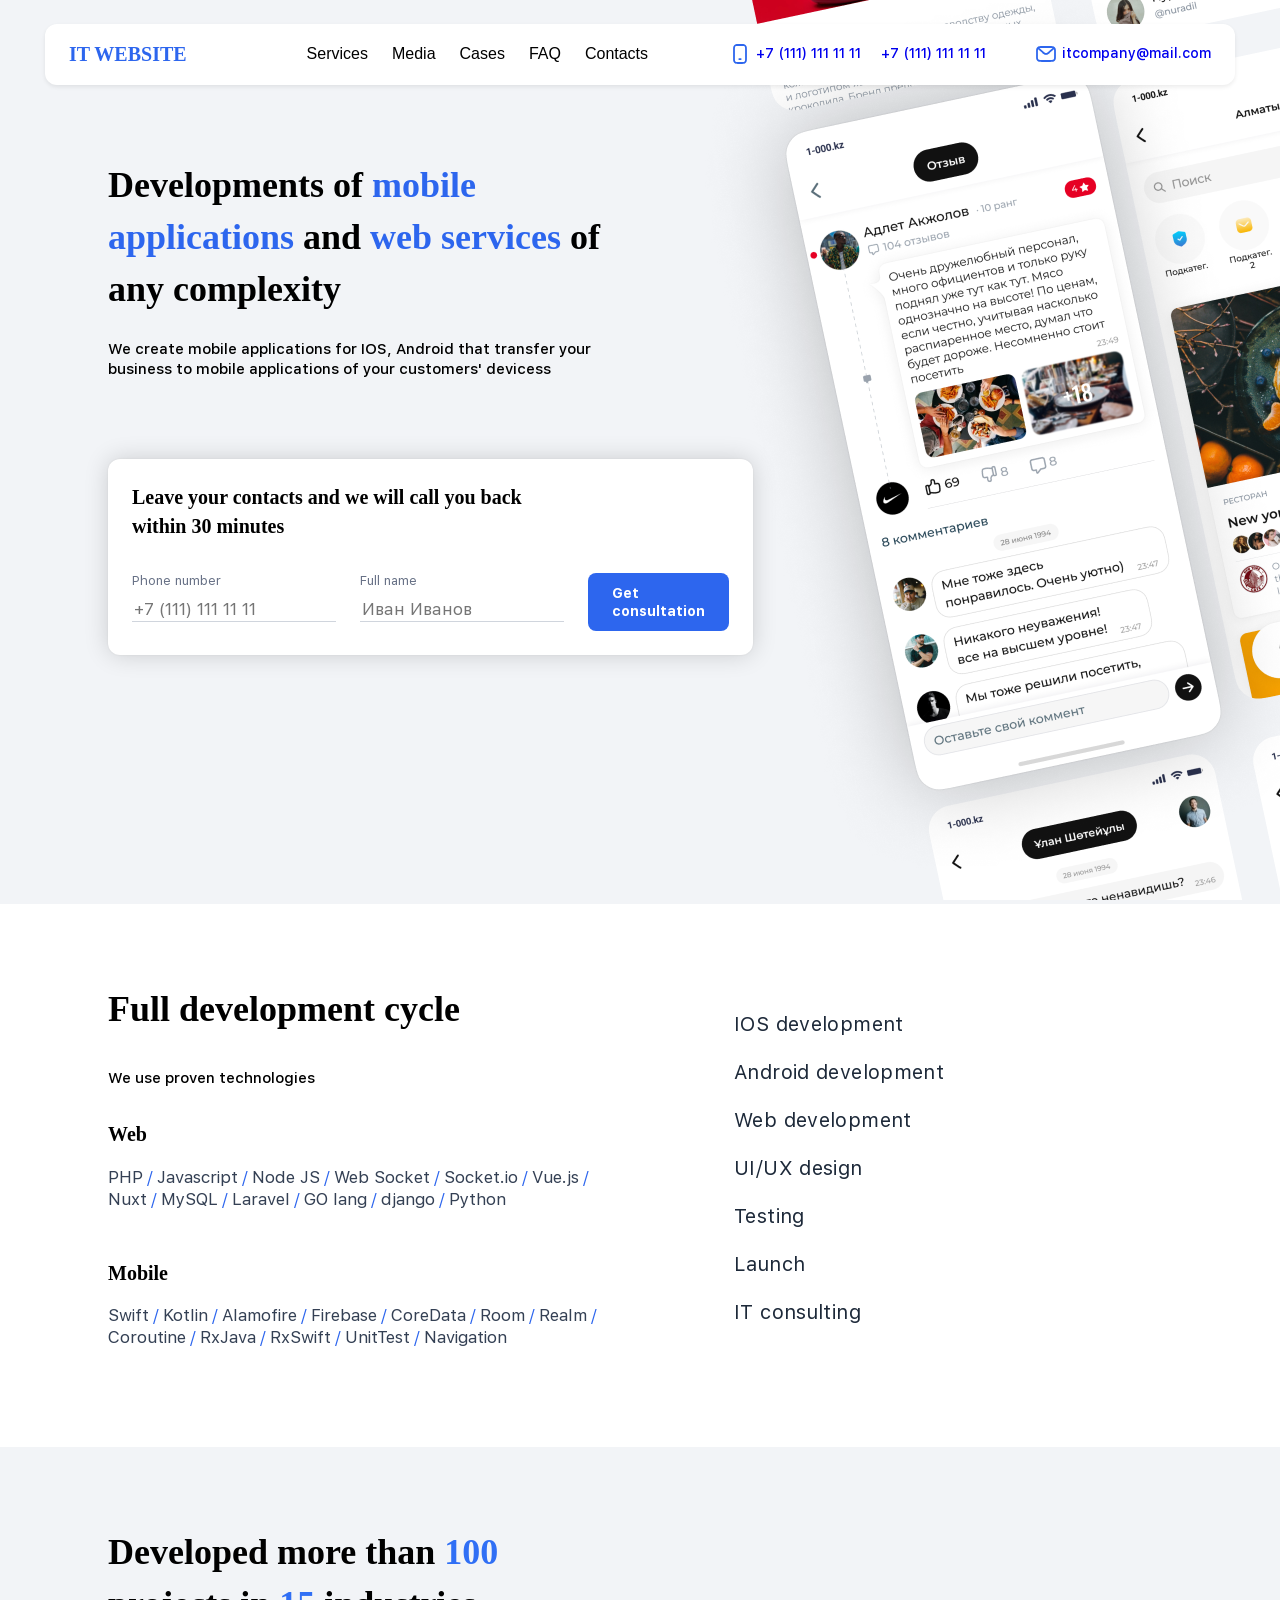
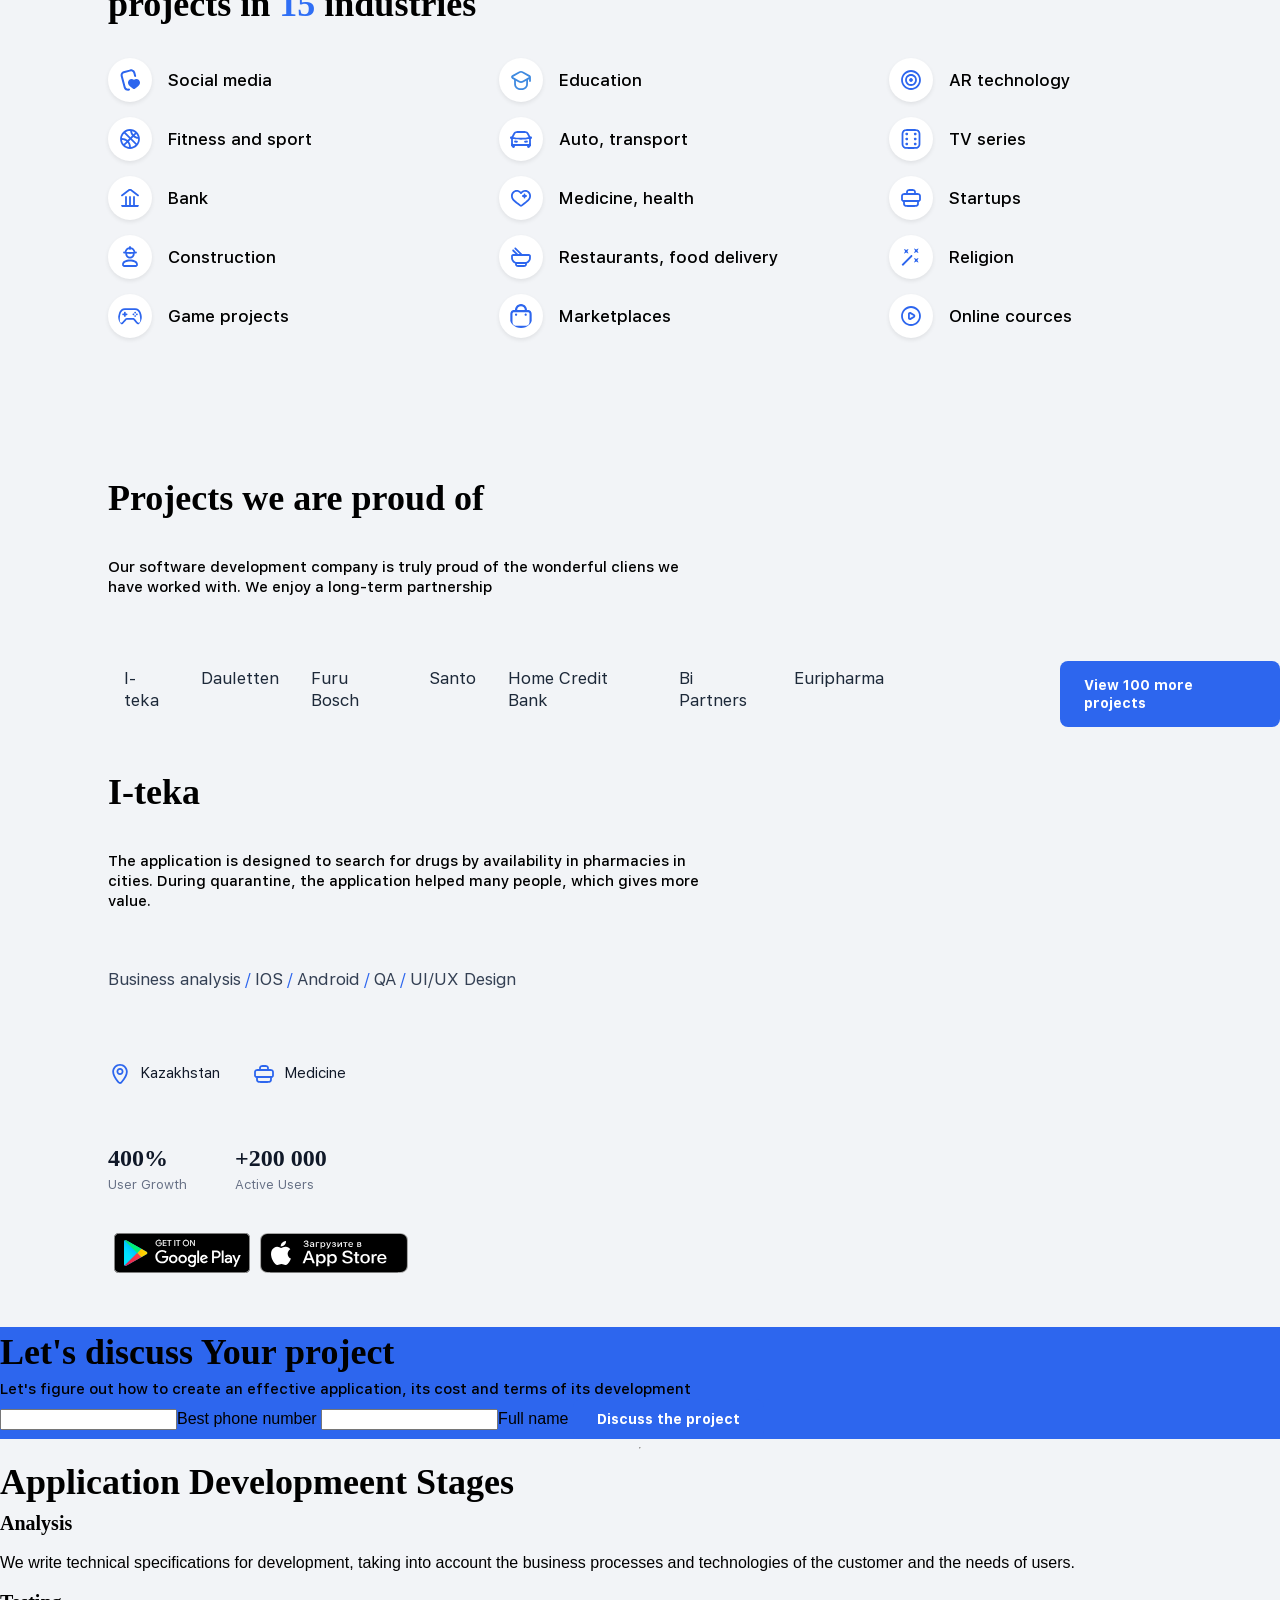
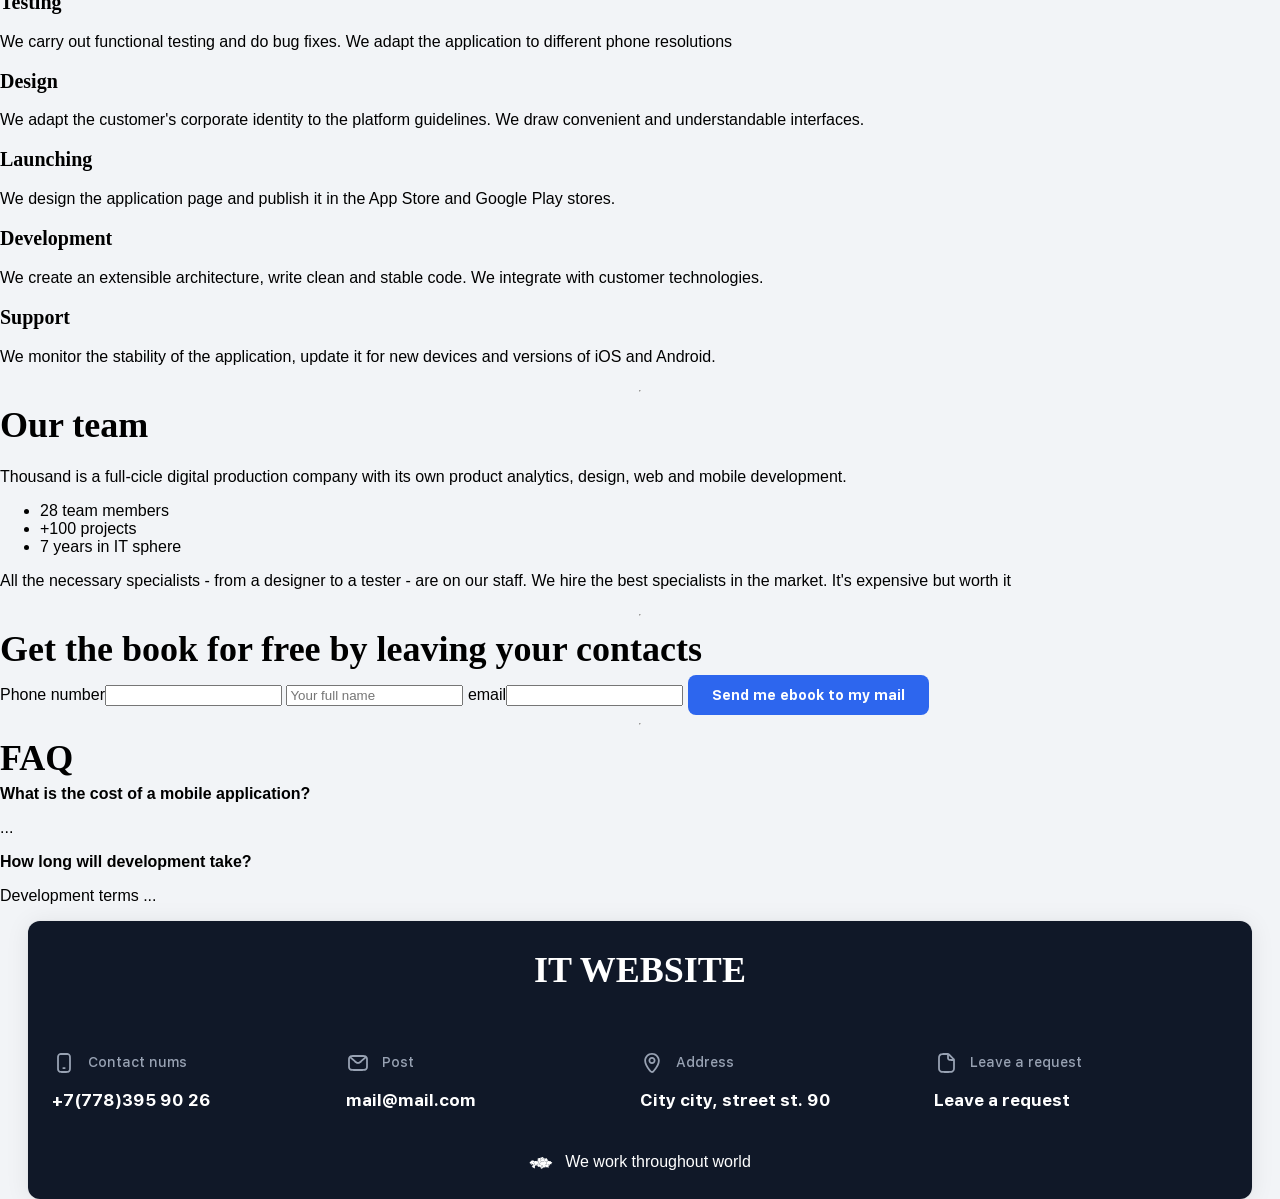
==== commit 1508b16d: "4 fix footer" ====
--- a/src/index.html
+++ b/src/index.html
@@ -329,7 +329,7 @@
     </main>
 
     <footer>
-        <h3 style="text-transform: uppercase;">it website</h3>
+        <h2 style="text-transform: uppercase; color: white;">it website</h2>
         <div class="block-contact">
             <div class="contact-item">
                 <p><img src="assets/icons/smartphone_outline_24.svg">Contact nums</p></img>
--- a/src/assets/styles/style.css
+++ b/src/assets/styles/style.css
@@ -14,19 +14,26 @@
     margin: 0;
     min-height: 100vh;
     background-color: #F2F4F7;
+    display: flex;
+    flex-direction: column;
+    justify-content: center;
 }
 
-header {
-    padding-left: 108px;
+header{
+    align-self: center;
+    max-width: 1224px;
 }
-
 main{
-    overflow: hidden;
     display: flex;
     flex-direction: column;
+    justify-content: center;
     min-height: 100vh;
 }
 
+footer{
+    max-width: 1224px;
+
+}
 img {
     height: 24px;
     width: 24px;
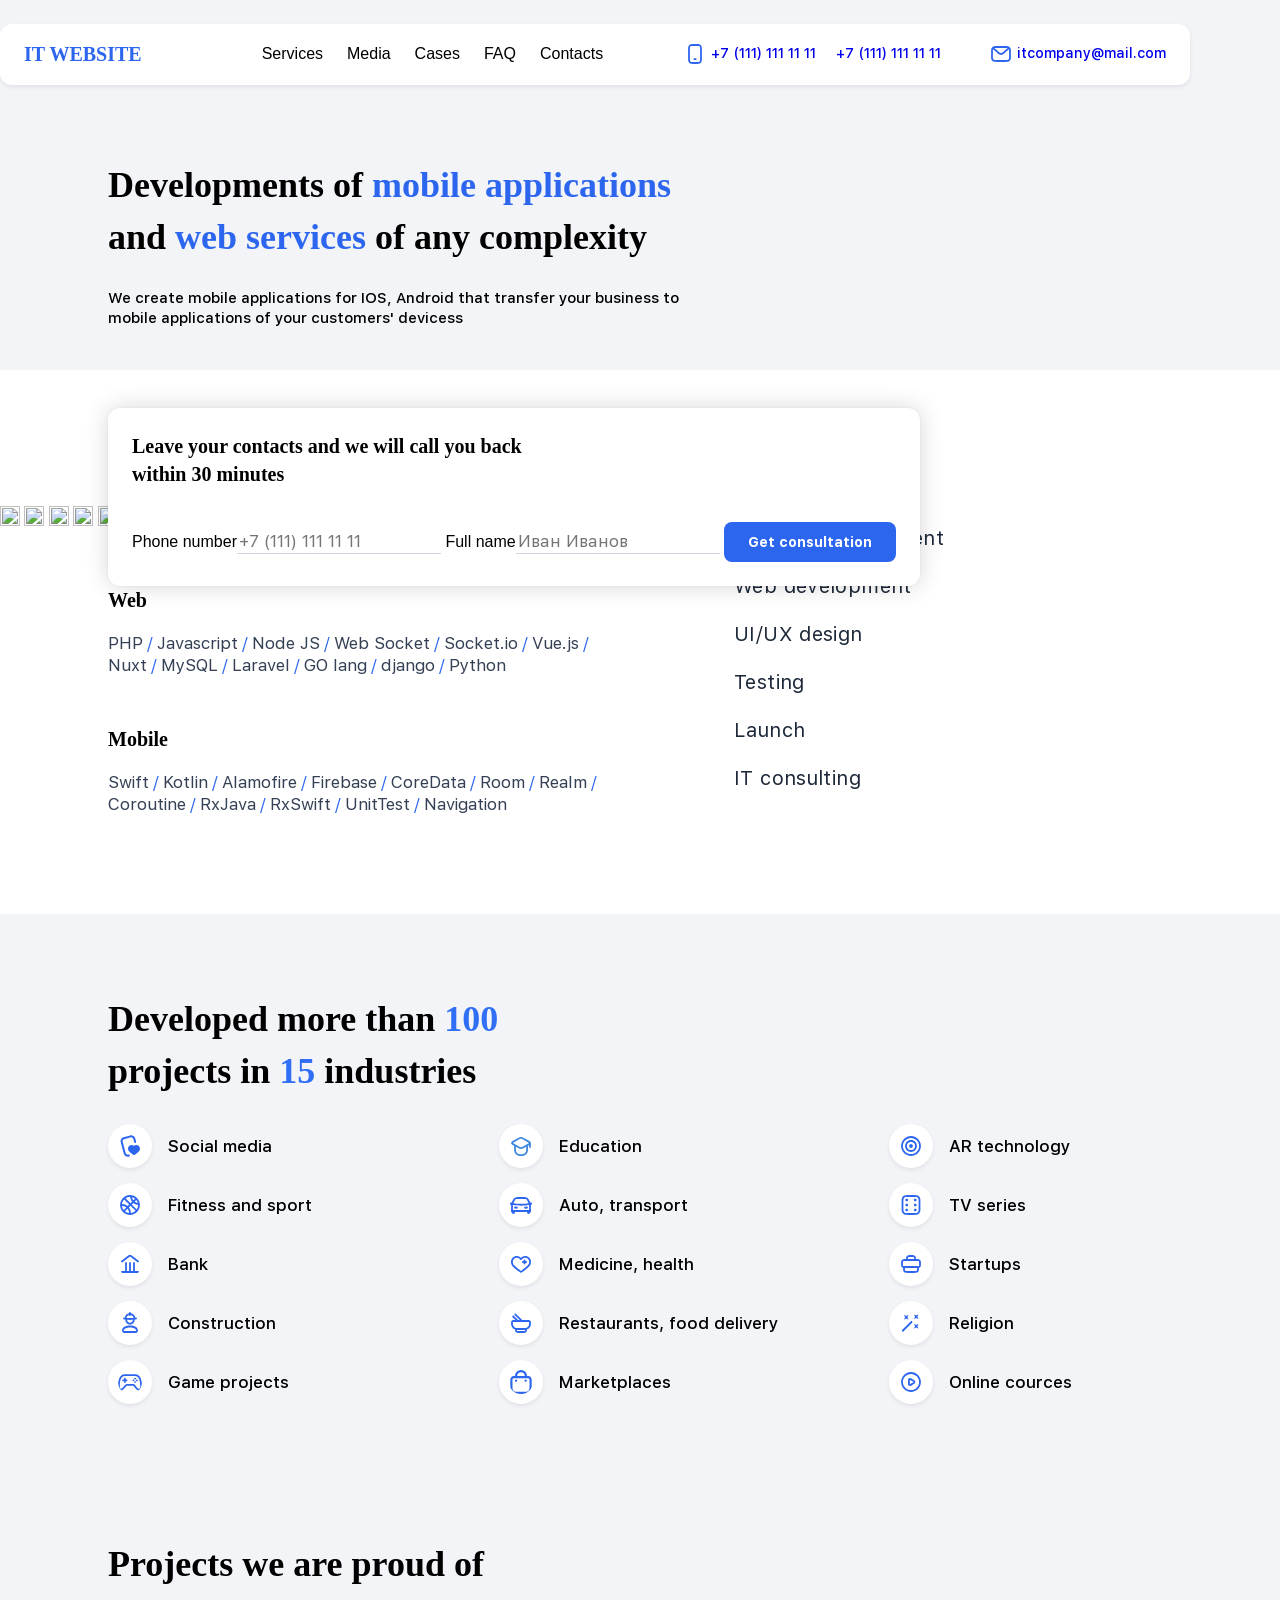
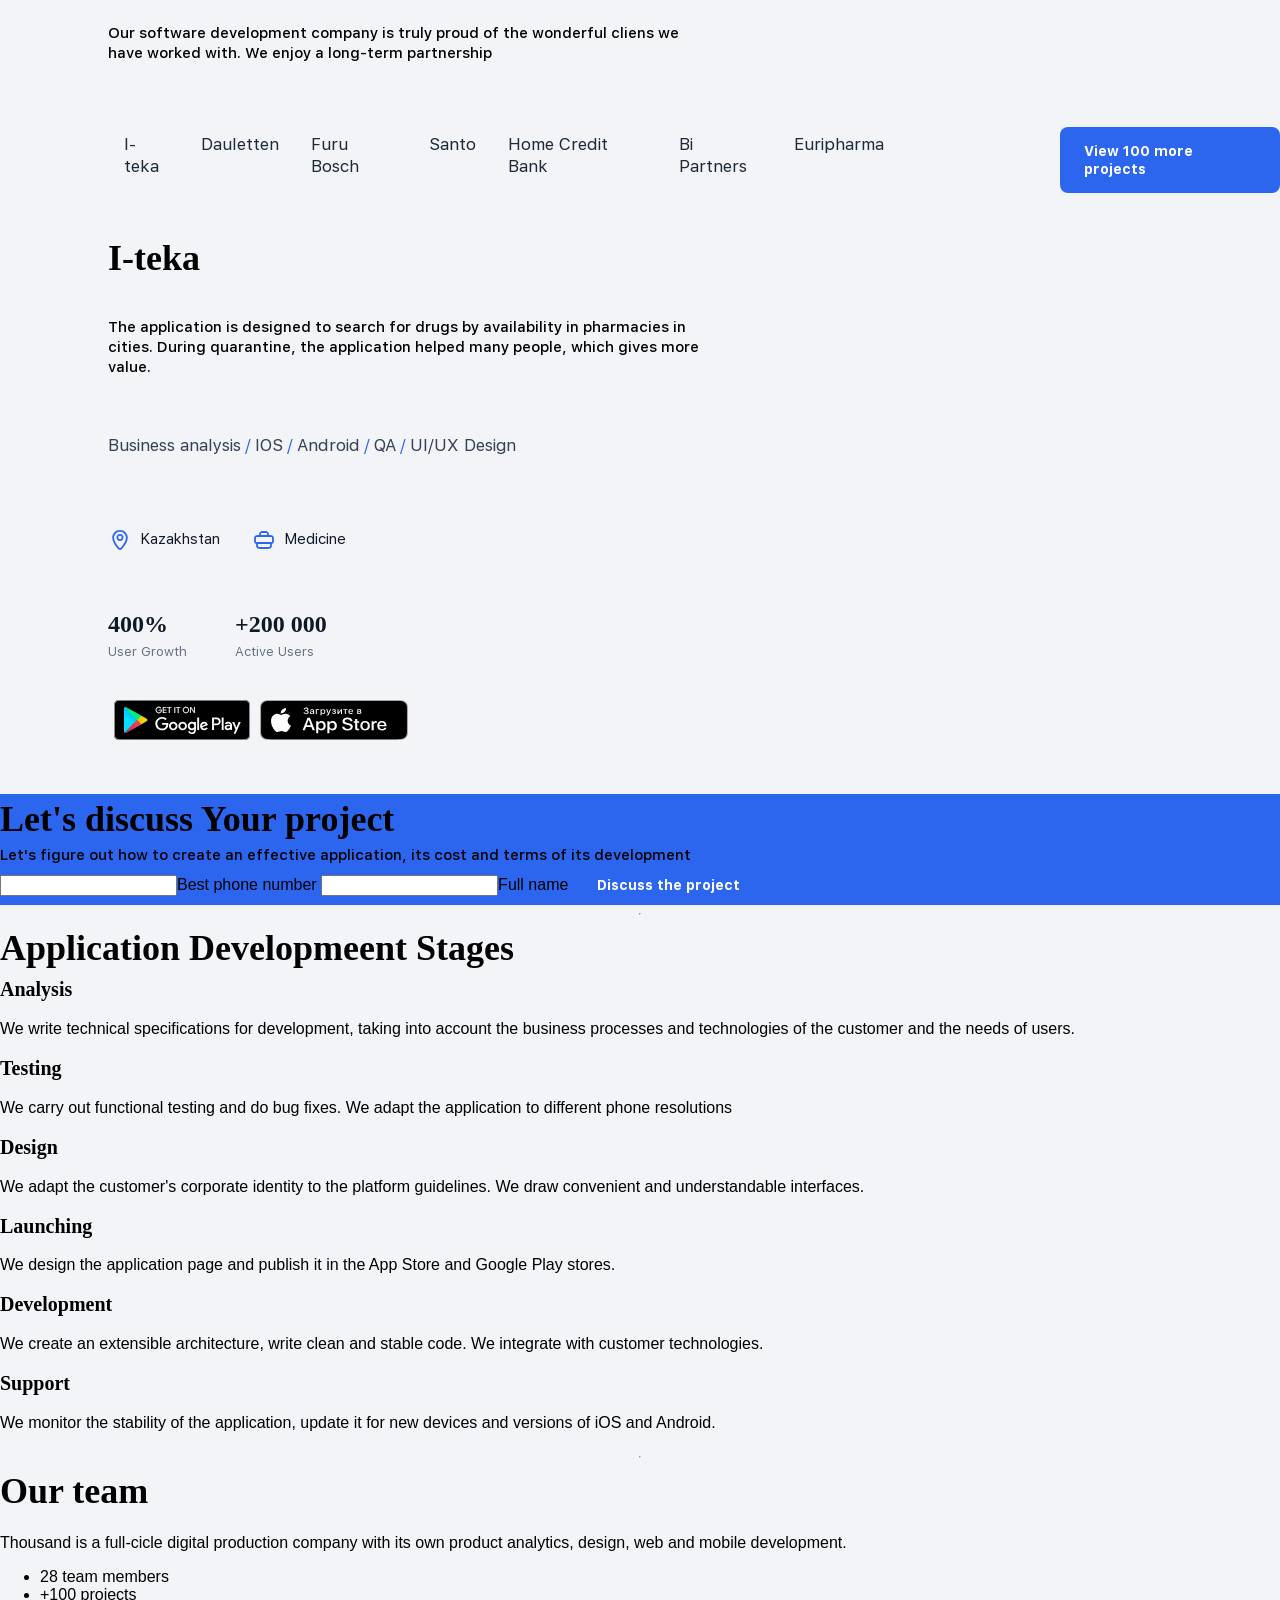
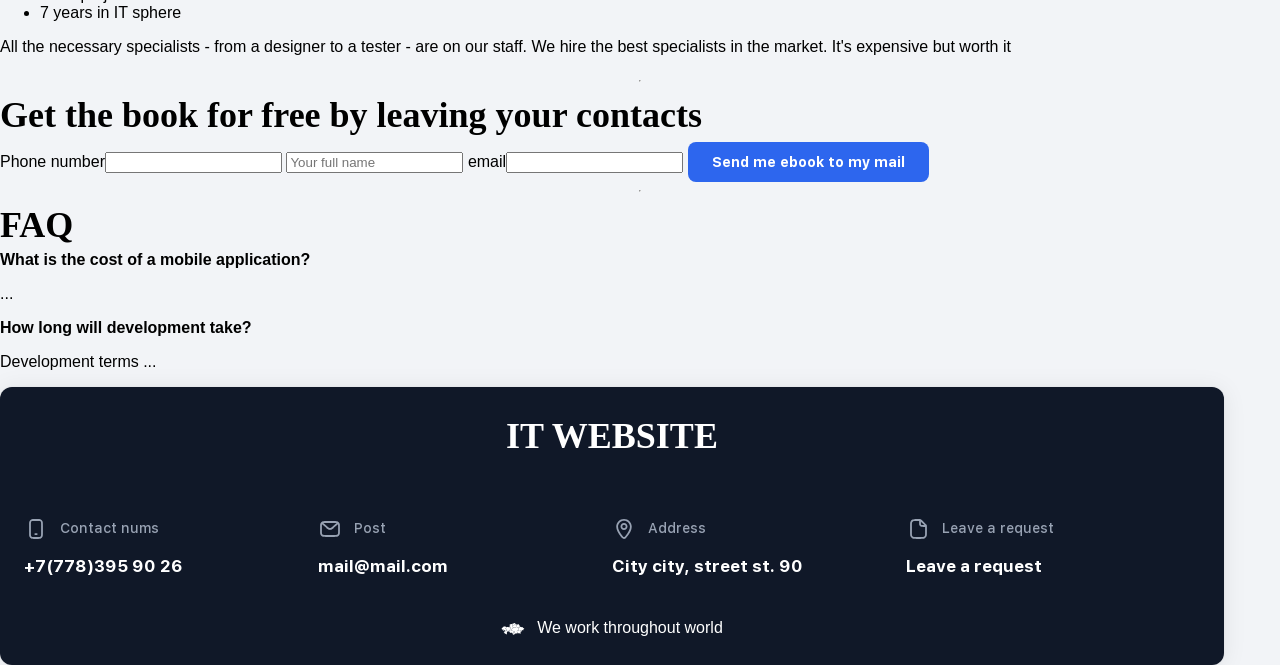
==== commit 59ccd858: "fix all" ====
--- a/src/index.html
+++ b/src/index.html
@@ -11,119 +11,128 @@
 </head>
 
 <body>
-    <header>
-        <div class="main-head">
-            <h3>It website</h3>
-            <nav>
-                <ul>
-                    <li><a href="#">Services</a></li>
-                    <li><a href="#">Media</a></li>
-                    <li><a href="#">Cases</a></li>
-                    <li><a href="#">FAQ</a></li>
-                    <li><a href="#">Contacts</a></li>
-                </ul>
-            </nav>
-            <div class="contacts">
-                <div class="phone-numbers-contact">
-                    <img src="assets/icons/smartphone_outline_24_blue.svg">
-                    <a href="#"> +7 (111) 111 11 11</a>
-                    <a href="#">+7 (111) 111 11 11</a>
-                </div>
-                <div class="email-contact">
-                    <img src="assets/icons/mail_outline_24_blue.svg"></img>
-                    <a href="#">itcompany@mail.com</a></li>
-                </div>
-            </div>
-        </div>
-    </header>
+    <div class="container">
+        <header>
+            <div class="main-head">
+                <h3>It website</h3>
+                <nav class="menu-burger">
+                    <ul>
+                        <li><a href="#">Services</a></li>
+                        <li><a href="#">Media</a></li>
+                        <li><a href="#">Cases</a></li>
+                        <li><a href="#">FAQ</a></li>
+                        <li><a href="#">Contacts</a></li>
+                    </ul>
+                </nav>
+                <div class="contacts">
+                    <div class="phone-numbers-contact">
+                        <img src="assets/icons/smartphone_outline_24_blue.svg">
+                        <a href="#"> +7 (111) 111 11 11</a>
+                        <a href="#">+7 (111) 111 11 11</a>
+                    </div>
+                    <div class="email-contact">
+                        <img src="assets/icons/mail_outline_24_blue.svg"></img>
+                        <a href="#">itcompany@mail.com</a></li>
+                    </div>
+                </div>
+            </div>
+        </header>
+    </div>
+    
 
     <main>
         <div class="block-main">
             <div class="main-part">
-                <div class="main-text">
-                    <h2>
-                        Developments of <span class="word-in-text">mobile</span>
-                        <span class="word-in-text">applications</span> and <span class="word-in-text">web
-                            services</span> of
-                        any complexity
-                    </h2>
-                    <h5>
-                        We create mobile applications for IOS, Android that transfer your business to mobile
-                        applications of your customers' devicess
-                    </h5>
-                </div>
-
-                <div class="consultation">
-                    <h3>
-                        Leave your contacts and we will call you back<br>
-                        within 30 minutes
-                    </h3>
-                    <div class="consultation-form">
-                        <form>
+                <section class="main-section">
+                    <article class="main-text">
+                        <h2>
+                            Developments of <span class="word-in-text">mobile</span>
+                            <span class="word-in-text">applications</span> and <span class="word-in-text">web
+                                services</span> of
+                            any complexity
+                        </h2>
+                        <h5>
+                            We create mobile applications for IOS, Android that transfer your business to mobile
+                            applications of your customers' devicess
+                        </h5>
+                    </article>
+                    <article class="consultation">
+                        <h3>
+                            Leave your contacts and we will call you back<br>
+                            within 30 minutes
+                        </h3>
+                        <form class="consultation-form">
                             <label>Phone number<input type="tel" name="phone-number"
                                     placeholder="+7 (111) 111 11 11"></input></label>
                             <label>Full name<input type="text" name="full-name"
                                     placeholder="Иван Иванов"></input></label>
                             <button class="submit-button" type="submit">Get consultation</button>
                         </form>
-                    </div>
-                </div>
-            </div>
-            <div class="screenshot-block">
-                <img src="assets/img/Group 1.png" />
-            </div>
-        </div>
-
-        <div class="block-development">
-            <div class="development-cycle">
-                <h2>Full development cycle</h2>
-                <h5>We use proven technologies</h5>
-                <div class="development-stack">
-                    <div class="dev-with-title">
-                        <h3>Web</h3>
-                        <ul class="dev-items">
-                            <li>PHP</li>
-                            <li>Javascript</li>
-                            <li>Node JS</li>
-                            <li>Web Socket</li>
-                            <li>Socket.io</li>
-                            <li>Vue.js</li>
-                            <li>Nuxt</li>
-                            <li>MySQL</li>
-                            <li>Laravel</li>
-                            <li>GO lang</li>
-                            <li>django</li>
-                            <li>Python</li>
-                        </ul>
-                    </div>
-                    <div class="dev-with-title">
-                        <h3>Mobile</h3>
-                        <ul class="dev-items">
-                            <li>Swift</li>
-                            <li>Kotlin</li>
-                            <li>Alamofire</li>
-                            <li>Firebase</li>
-                            <li>CoreData</li>
-                            <li>Room</li>
-                            <li>Realm</li>
-                            <li>Coroutine</li>
-                            <li>RxJava</li>
-                            <li>RxSwift</li>
-                            <li>UnitTest</li>
-                            <li>Navigation</li>
-                        </ul>
-                    </div>
-                </div>
-            </div>
-            <ul class="list-of-stack">
-                <li>IOS development</li>
-                <li>Android development</li>
-                <li>Web development</li>
-                <li>UI/UX design</li>
-                <li>Testing</li>
-                <li>Launch</li>
-                <li>IT consulting</li>
-            </ul>
+                    </article>
+                    <div class="screenshot-block">
+                        <img src="assets/img/nike.jpeg" alt="">
+                        <img src="assets/img/main.jpeg" alt="">
+                        <img src="assets/img/coment.jpeg" alt="">
+                        <img src="assets/img/main.jpeg" alt="">
+                        <img src="assets/img/messages.jpeg" alt="">
+                        <img src="assets/img/settings.jpeg" alt="">
+                    </div>
+                </section>
+            </div>
+        </div>
+
+        <div class="block-development-main">
+            <div class="block-development">
+                <div class="development-cycle">
+                    <h2>Full development cycle</h2>
+                    <h5>We use proven technologies</h5>
+                    <div class="development-stack">
+                        <div class="dev-with-title">
+                            <h3>Web</h3>
+                            <ul class="dev-items">
+                                <li>PHP</li>
+                                <li>Javascript</li>
+                                <li>Node JS</li>
+                                <li>Web Socket</li>
+                                <li>Socket.io</li>
+                                <li>Vue.js</li>
+                                <li>Nuxt</li>
+                                <li>MySQL</li>
+                                <li>Laravel</li>
+                                <li>GO lang</li>
+                                <li>django</li>
+                                <li>Python</li>
+                            </ul>
+                        </div>
+                        <div class="dev-with-title">
+                            <h3>Mobile</h3>
+                            <ul class="dev-items">
+                                <li>Swift</li>
+                                <li>Kotlin</li>
+                                <li>Alamofire</li>
+                                <li>Firebase</li>
+                                <li>CoreData</li>
+                                <li>Room</li>
+                                <li>Realm</li>
+                                <li>Coroutine</li>
+                                <li>RxJava</li>
+                                <li>RxSwift</li>
+                                <li>UnitTest</li>
+                                <li>Navigation</li>
+                            </ul>
+                        </div>
+                    </div>
+                </div>
+                <ul class="list-of-stack">
+                    <li>IOS development</li>
+                    <li>Android development</li>
+                    <li>Web development</li>
+                    <li>UI/UX design</li>
+                    <li>Testing</li>
+                    <li>Launch</li>
+                    <li>IT consulting</li>
+                </ul>
+            </div>
         </div>
 
         <div class="projects-block">
@@ -328,28 +337,30 @@
         </div>
     </main>
 
-    <footer>
-        <h2 style="text-transform: uppercase; color: white;">it website</h2>
-        <div class="block-contact">
-            <div class="contact-item">
-                <p><img src="assets/icons/smartphone_outline_24.svg">Contact nums</p></img>
-                <span>+7(778)395 90 26</span>
-            </div>
-            <div class="contact-item">
-                <p><img src="assets/icons/mail_outline_24.svg">Post</img></p>
-                <span>mail@mail.com</span>
-            </div>
-            <div class="contact-item">
-                <p><img src="assets/icons/place_outline_24.svg">Address</img></p>
-                <span>City city, street st. 90</span>
-            </div>
-            <div class="contact-item">
-                <p><img src="assets/icons/document_outline_24.svg">Leave a request</img></p>
-                <span>Leave a request</span>
-            </div>
-        </div>
-        <p><img src="assets/icons/Vector.svg">We work throughout world</img></p>
-    </footer>
+    <div class="container">
+        <footer>
+            <h2 style="text-transform: uppercase; color: white;">it website</h2>
+            <div class="block-contact">
+                <div class="contact-item">
+                    <p><img src="assets/icons/smartphone_outline_24.svg">Contact nums</p></img>
+                    <span>+7(778)395 90 26</span>
+                </div>
+                <div class="contact-item">
+                    <p><img src="assets/icons/mail_outline_24.svg">Post</img></p>
+                    <span>mail@mail.com</span>
+                </div>
+                <div class="contact-item">
+                    <p><img src="assets/icons/place_outline_24.svg">Address</img></p>
+                    <span>City city, street st. 90</span>
+                </div>
+                <div class="contact-item">
+                    <p><img src="assets/icons/document_outline_24.svg">Leave a request</img></p>
+                    <span>Leave a request</span>
+                </div>
+            </div>
+            <p><img src="assets/icons/Vector.svg">We work throughout world</img></p>
+        </footer>
+    </div>
 </body>
 
 </html>
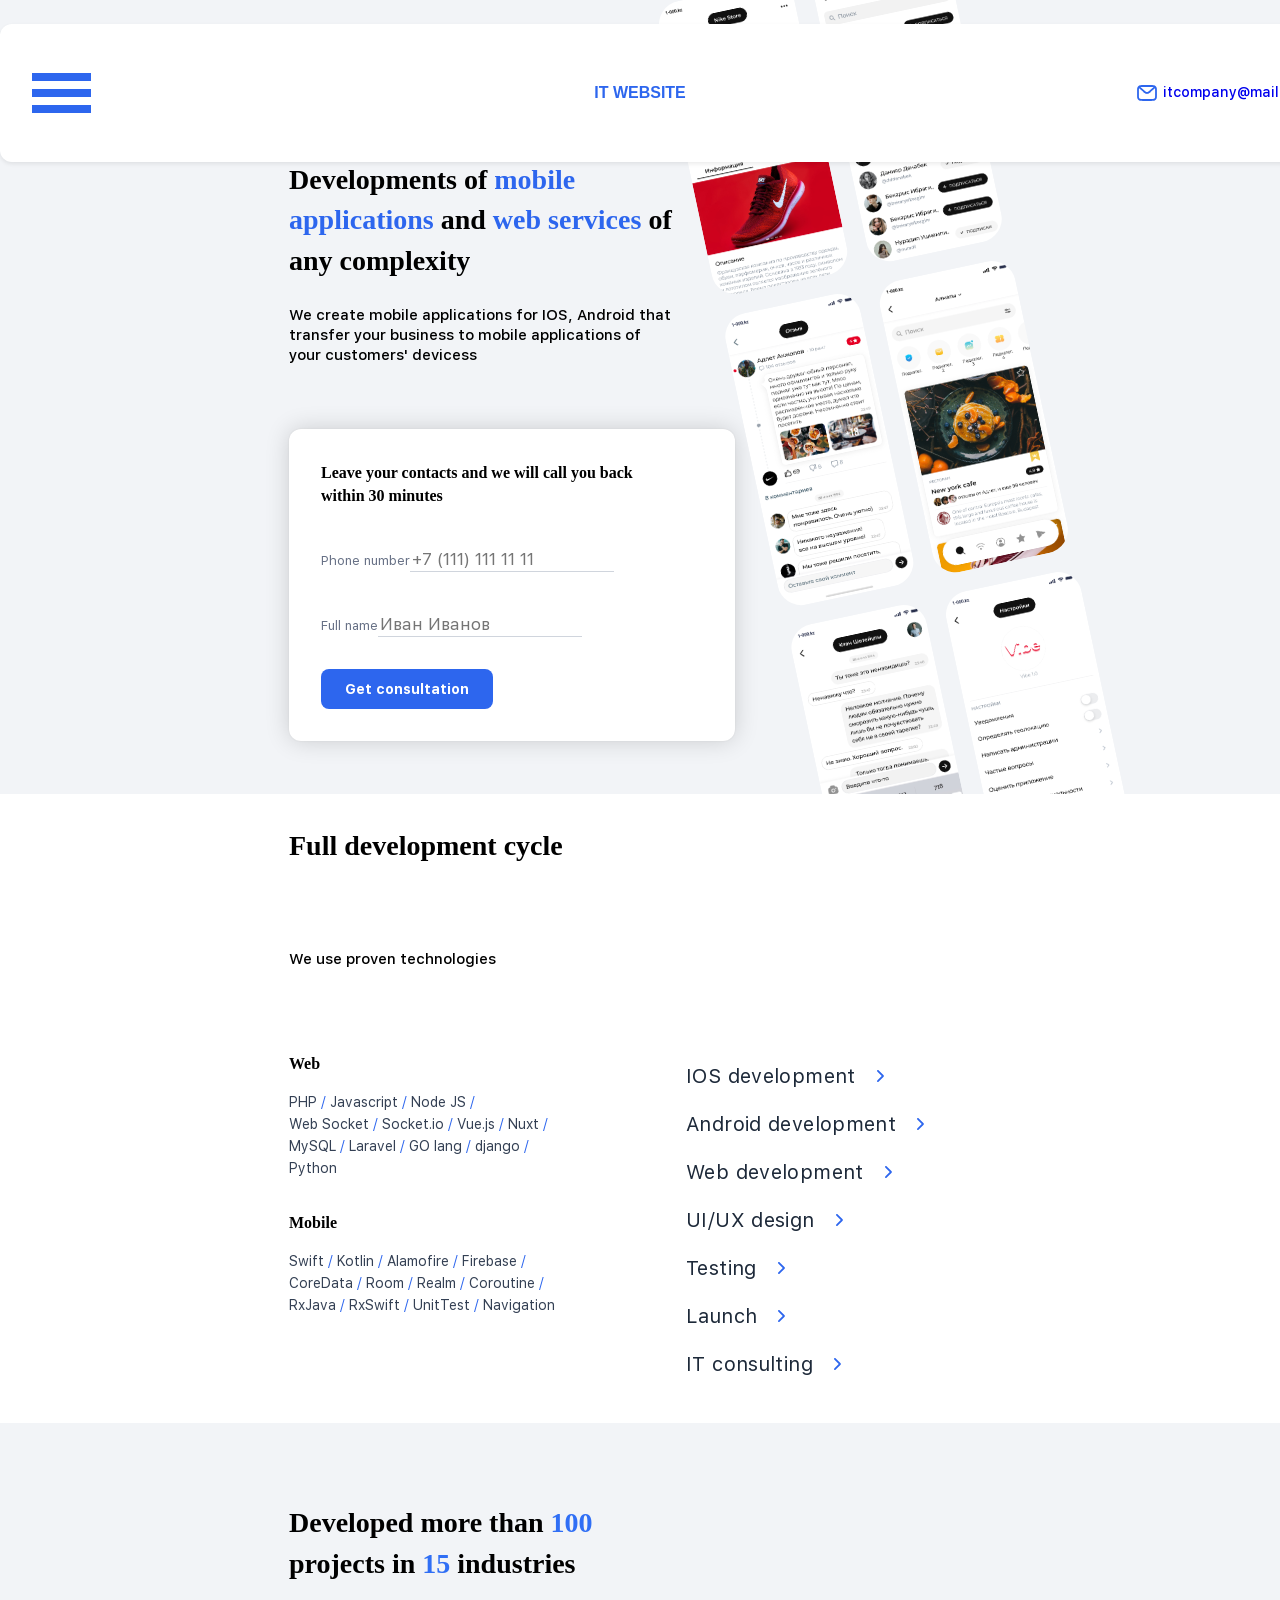
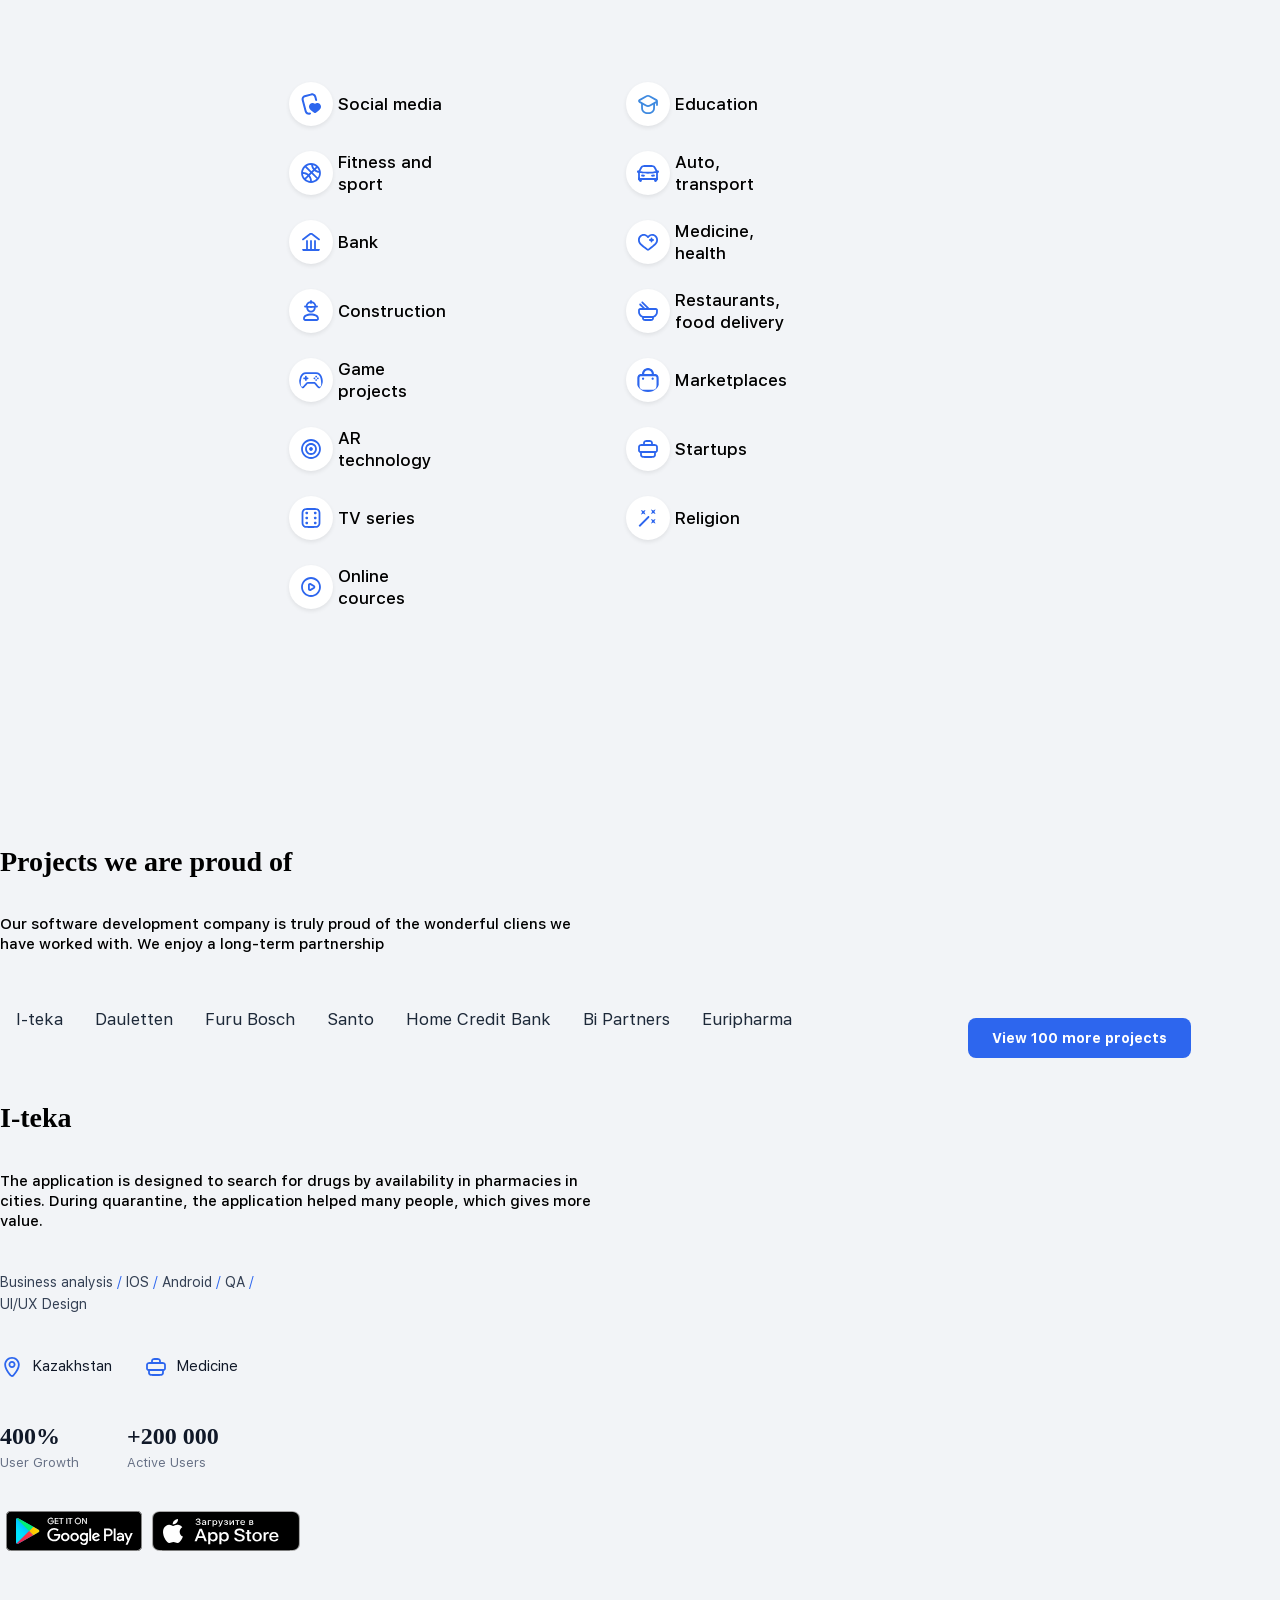
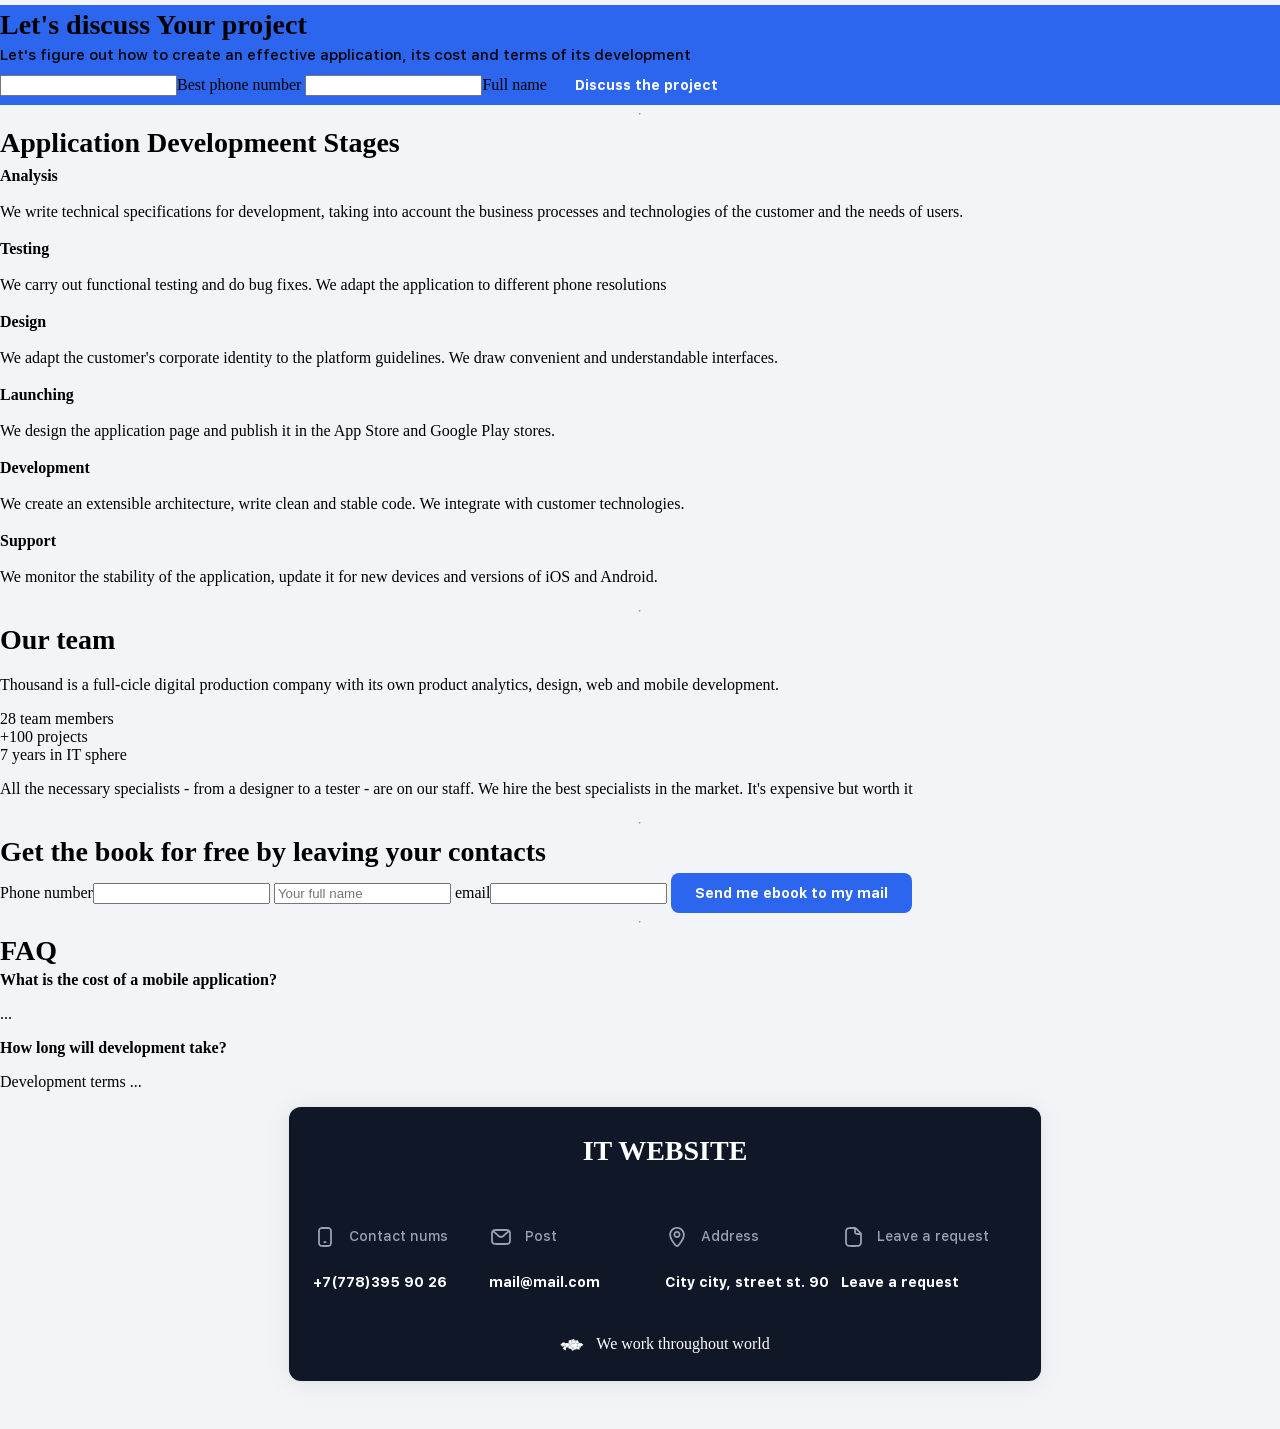
==== commit 65c35e3b: "lesson5" ====
--- a/src/index.html
+++ b/src/index.html
@@ -14,6 +14,11 @@
     <div class="container">
         <header>
             <div class="main-head">
+                <div class="menu-head-burger">
+                    <span></span>
+                    <span></span>
+                    <span></span>
+                </div>
                 <h3>It website</h3>
                 <nav class="menu-burger">
                     <ul>
@@ -38,13 +43,13 @@
             </div>
         </header>
     </div>
-    
+
 
     <main>
-        <div class="block-main">
-            <div class="main-part">
-                <section class="main-section">
-                    <article class="main-text">
+        <div class="main-back">
+            <div class="block-main container">
+                <div class="main-section">
+                    <div class="main-text">
                         <h2>
                             Developments of <span class="word-in-text">mobile</span>
                             <span class="word-in-text">applications</span> and <span class="word-in-text">web
@@ -55,8 +60,8 @@
                             We create mobile applications for IOS, Android that transfer your business to mobile
                             applications of your customers' devicess
                         </h5>
-                    </article>
-                    <article class="consultation">
+                    </div>
+                    <div class="consultation">
                         <h3>
                             Leave your contacts and we will call you back<br>
                             within 30 minutes
@@ -68,24 +73,28 @@
                                     placeholder="Иван Иванов"></input></label>
                             <button class="submit-button" type="submit">Get consultation</button>
                         </form>
-                    </article>
+                    </div>
                     <div class="screenshot-block">
-                        <img src="assets/img/nike.jpeg" alt="">
-                        <img src="assets/img/main.jpeg" alt="">
-                        <img src="assets/img/coment.jpeg" alt="">
-                        <img src="assets/img/main.jpeg" alt="">
-                        <img src="assets/img/messages.jpeg" alt="">
-                        <img src="assets/img/settings.jpeg" alt="">
-                    </div>
-                </section>
+                        <div>
+                            <img src="assets/img/nike.jpeg">
+                            <img src="assets/img/coment.jpeg">
+                            <img src="assets/img/messages.jpeg">
+                        </div>
+                        <div>
+                            <img src="assets/img/contacts.jpeg">
+                            <img src="assets/img/main.jpeg">
+                            <img src="assets/img/settings.jpeg">
+                        </div>
+                    </div>
+                </div>
             </div>
         </div>
 
         <div class="block-development-main">
-            <div class="block-development">
+            <div class="block-development container">
+                <h2>Full development cycle</h2>
+                <h5>We use proven technologies</h5>
                 <div class="development-cycle">
-                    <h2>Full development cycle</h2>
-                    <h5>We use proven technologies</h5>
                     <div class="development-stack">
                         <div class="dev-with-title">
                             <h3>Web</h3>
@@ -122,45 +131,66 @@
                             </ul>
                         </div>
                     </div>
-                </div>
-                <ul class="list-of-stack">
-                    <li>IOS development</li>
-                    <li>Android development</li>
-                    <li>Web development</li>
-                    <li>UI/UX design</li>
-                    <li>Testing</li>
-                    <li>Launch</li>
-                    <li>IT consulting</li>
-                </ul>
+                    <ul class="list-of-stack">
+                        <li>IOS development</li>
+                        <li>Android development</li>
+                        <li>Web development</li>
+                        <li>UI/UX design</li>
+                        <li>Testing</li>
+                        <li>Launch</li>
+                        <li>IT consulting</li>
+                    </ul>
+                </div>
             </div>
         </div>
 
         <div class="projects-block">
-            <div class="projects-title">
-                <h2>Developed more than <span class="number-in-project-text">100</span><br>
-                    projects in <span class="number-in-project-text">15</span> industries</h2>
-                <div class="projects-categories">
-                    <ul class="categories-items">
-                        <li><img src="assets/icons/narrative_active_outline_24.svg" /><span>Social media</span></li>
-                        <li><img src="assets/icons/ball_outline_24.svg" />Fitness and sport</li>
-                        <li><img src="assets/icons/bank_outline_24.svg" />Bank</li>
-                        <li><img src="assets/icons/employee_outline_24.svg" />Construction</li>
-                        <li><img src="assets/icons/game_outline_24.svg" />Game projects</li>
-                    </ul>
-                    <ul class="categories-items">
-                        <li><img src="assets/icons/education_outline_24.svg" />Education</li>
-                        <li><img src="assets/icons/car_outline_24.svg" />Auto, transport</li>
-                        <li><img src="assets/icons/health_outline_24.svg" />Medicine, health</li>
-                        <li><img src="assets/icons/bowl_sticks_outline_24.svg" />Restaurants, food delivery</li>
-                        <li><img src="assets/icons/Source.svg" />Marketplaces</li>
-                    </ul>
-                    <ul class="categories-items">
-                        <li><img src="assets/icons/live_outline_24.svg" />AR technology</li>
-                        <li><img src="assets/icons/video_outline_24.svg" />TV series</li>
-                        <li><img src="assets/icons/work_outline_24.svg" />Startups</li>
-                        <li><img src="assets/icons/magic_wand_outline_24.svg" />Religion</li>
-                        <li><img src="assets/icons/video_circle_outline_24.svg" />Online cources</li>
-                    </ul>
+            <div class="project-container container">
+                <div class="projects-title">
+                    <h2>Developed more than <span class="number-in-project-text">100</span><br>
+                        projects in <span class="number-in-project-text">15</span> industries</h2>
+                    <div class="projects-categories">
+                        <ul class="categories-items">
+                            <li><img src="assets/icons/narrative_active_outline_24.svg" /><span>Social media</span></li>
+                            <li><img src="assets/icons/ball_outline_24.svg" />Fitness and sport</li>
+                            <li><img src="assets/icons/bank_outline_24.svg" />Bank</li>
+                            <li><img src="assets/icons/employee_outline_24.svg" />Construction</li>
+                            <li><img src="assets/icons/game_outline_24.svg" />Game projects</li>
+                        </ul>
+                        <ul class="categories-items">
+                            <li><img src="assets/icons/education_outline_24.svg" />Education</li>
+                            <li><img src="assets/icons/car_outline_24.svg" />Auto, transport</li>
+                            <li><img src="assets/icons/health_outline_24.svg" />Medicine, health</li>
+                            <li><img src="assets/icons/bowl_sticks_outline_24.svg" />Restaurants, food delivery</li>
+                            <li><img src="assets/icons/Source.svg" />Marketplaces</li>
+                        </ul>
+                        <ul class="categories-items">
+                            <li><img src="assets/icons/live_outline_24.svg" />AR technology</li>
+                            <li><img src="assets/icons/video_outline_24.svg" />TV series</li>
+                            <li><img src="assets/icons/work_outline_24.svg" />Startups</li>
+                            <li><img src="assets/icons/magic_wand_outline_24.svg" />Religion</li>
+                            <li><img src="assets/icons/video_circle_outline_24.svg" />Online cources</li>
+                        </ul>
+                        <ul class="items-adapt">
+                            <li><img src="assets/icons/narrative_active_outline_24.svg" /><span>Social media</span></li>
+                            <li><img src="assets/icons/ball_outline_24.svg" />Fitness and sport</li>
+                            <li><img src="assets/icons/bank_outline_24.svg" />Bank</li>
+                            <li><img src="assets/icons/employee_outline_24.svg" />Construction</li>
+                            <li><img src="assets/icons/game_outline_24.svg" />Game projects</li>
+                            <li><img src="assets/icons/live_outline_24.svg" />AR technology</li>
+                            <li><img src="assets/icons/video_outline_24.svg" />TV series</li>
+                            <li><img src="assets/icons/video_circle_outline_24.svg" />Online cources</li>
+                        </ul>
+                        <ul class="items-adapt">
+                            <li><img src="assets/icons/education_outline_24.svg" />Education</li>
+                            <li><img src="assets/icons/car_outline_24.svg" />Auto, transport</li>
+                            <li><img src="assets/icons/health_outline_24.svg" />Medicine, health</li>
+                            <li><img src="assets/icons/bowl_sticks_outline_24.svg" />Restaurants, food delivery</li>
+                            <li><img src="assets/icons/Source.svg" />Marketplaces</li>
+                            <li><img src="assets/icons/work_outline_24.svg" />Startups</li>
+                            <li><img src="assets/icons/magic_wand_outline_24.svg" />Religion</li>
+                        </ul>
+                    </div>
                 </div>
             </div>
         </div>
--- a/src/assets/styles/style.css
+++ b/src/assets/styles/style.css
@@ -12,28 +12,22 @@
 
 body {
     margin: 0;
+    background-color: #F2F4F7;
+}
+
+main{
     min-height: 100vh;
-    background-color: #F2F4F7;
+    overflow-x: hidden;
     display: flex;
     flex-direction: column;
-    justify-content: center;
 }
 
-header{
-    align-self: center;
+
+.container{
     max-width: 1224px;
-}
-main{
-    display: flex;
-    flex-direction: column;
-    justify-content: center;
-    min-height: 100vh;
+    margin: 0 auto;
 }
 
-footer{
-    max-width: 1224px;
-
-}
 img {
     height: 24px;
     width: 24px;
@@ -86,9 +80,45 @@
     padding: 11px 24px;
 }
 
+ul{
+    margin: 0;
+    padding: 0;
+    list-style-type: none;
+}
+
 button>*{
     margin: 0px;
     padding: 0px;
+}
+
+@media (max-width: 1439px) {
+    .container{
+        max-width: 702px;
+        margin: 0 auto;
+    }
+
+    h2{
+        font-size: 28px;
+    }
+
+    h3{
+        font-size: 16px;
+    }
+}
+
+@media (max-width: 767px){
+    .container{
+        max-width: 383px;
+        margin: 0 auto;
+    }
+
+    h2{
+        font-size: 28px;
+    }
+
+    h3{
+        font-size: 16px;
+    }
 }
 
 
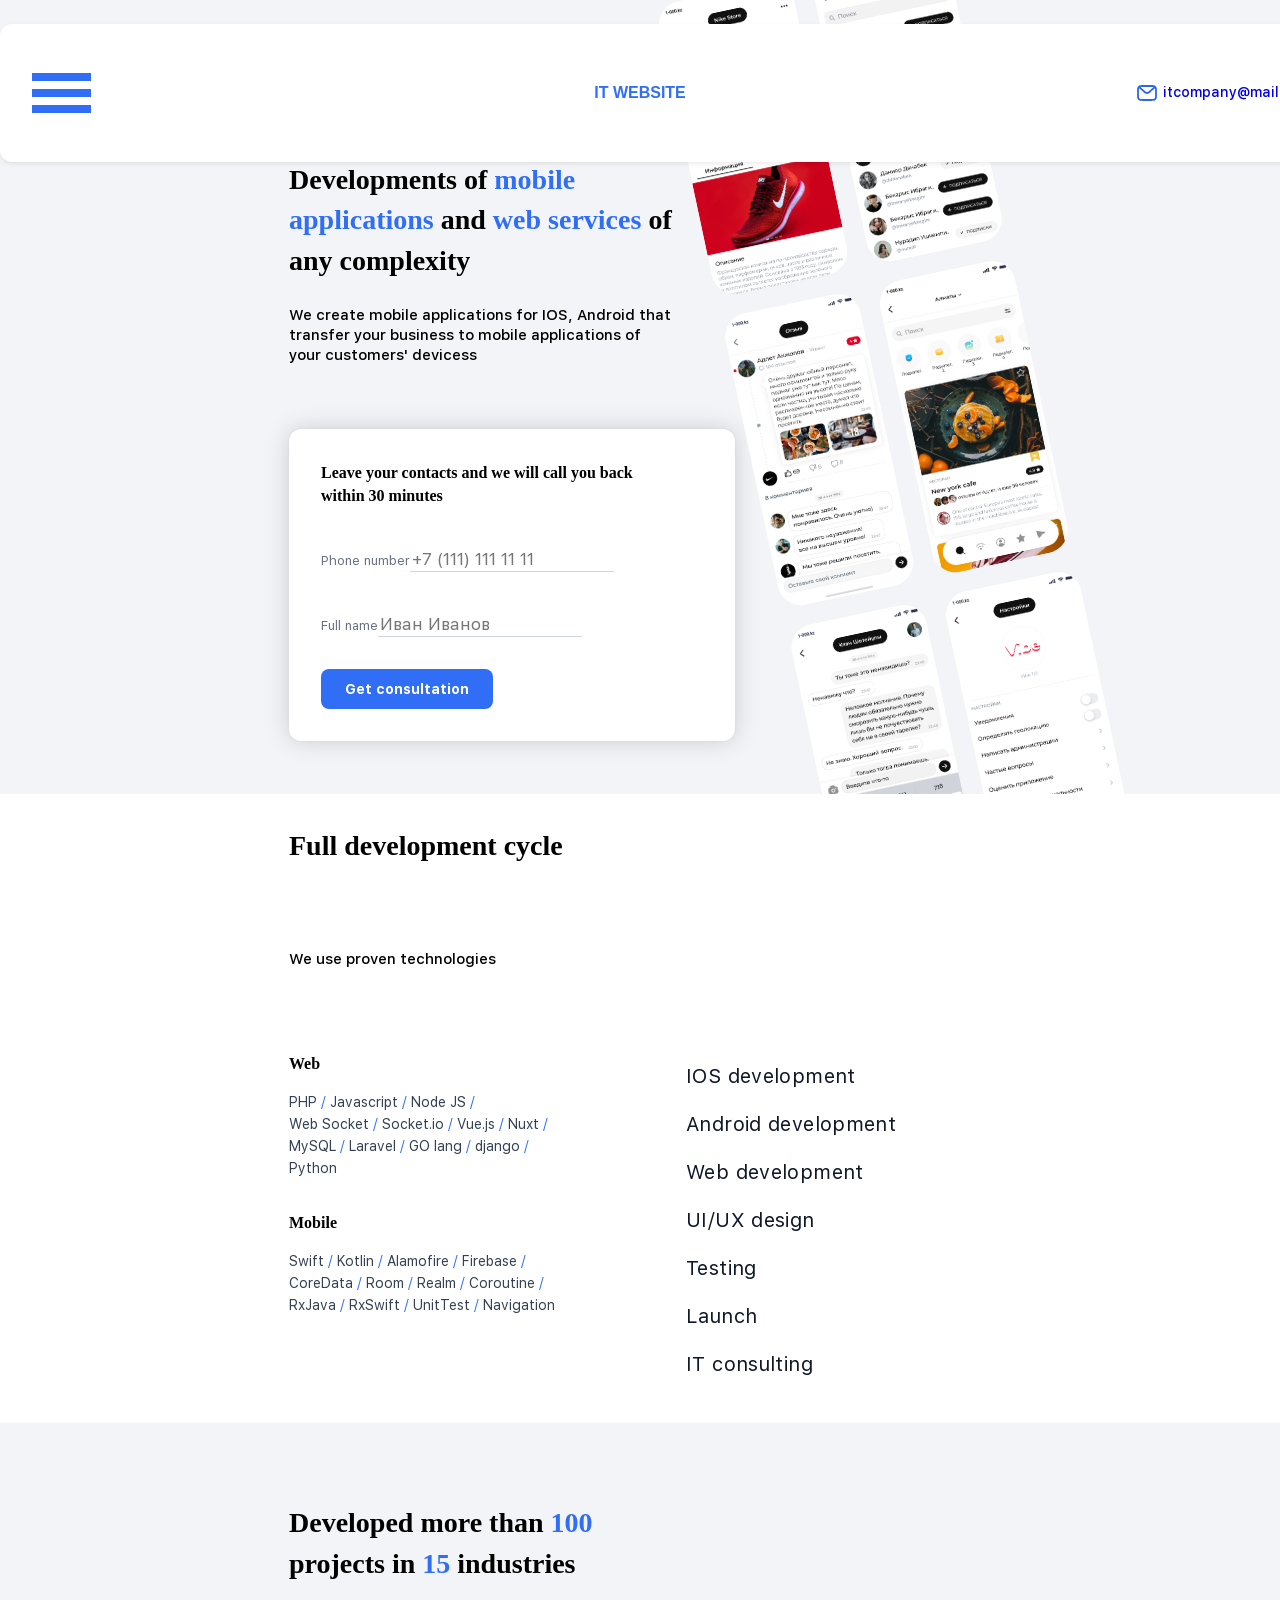
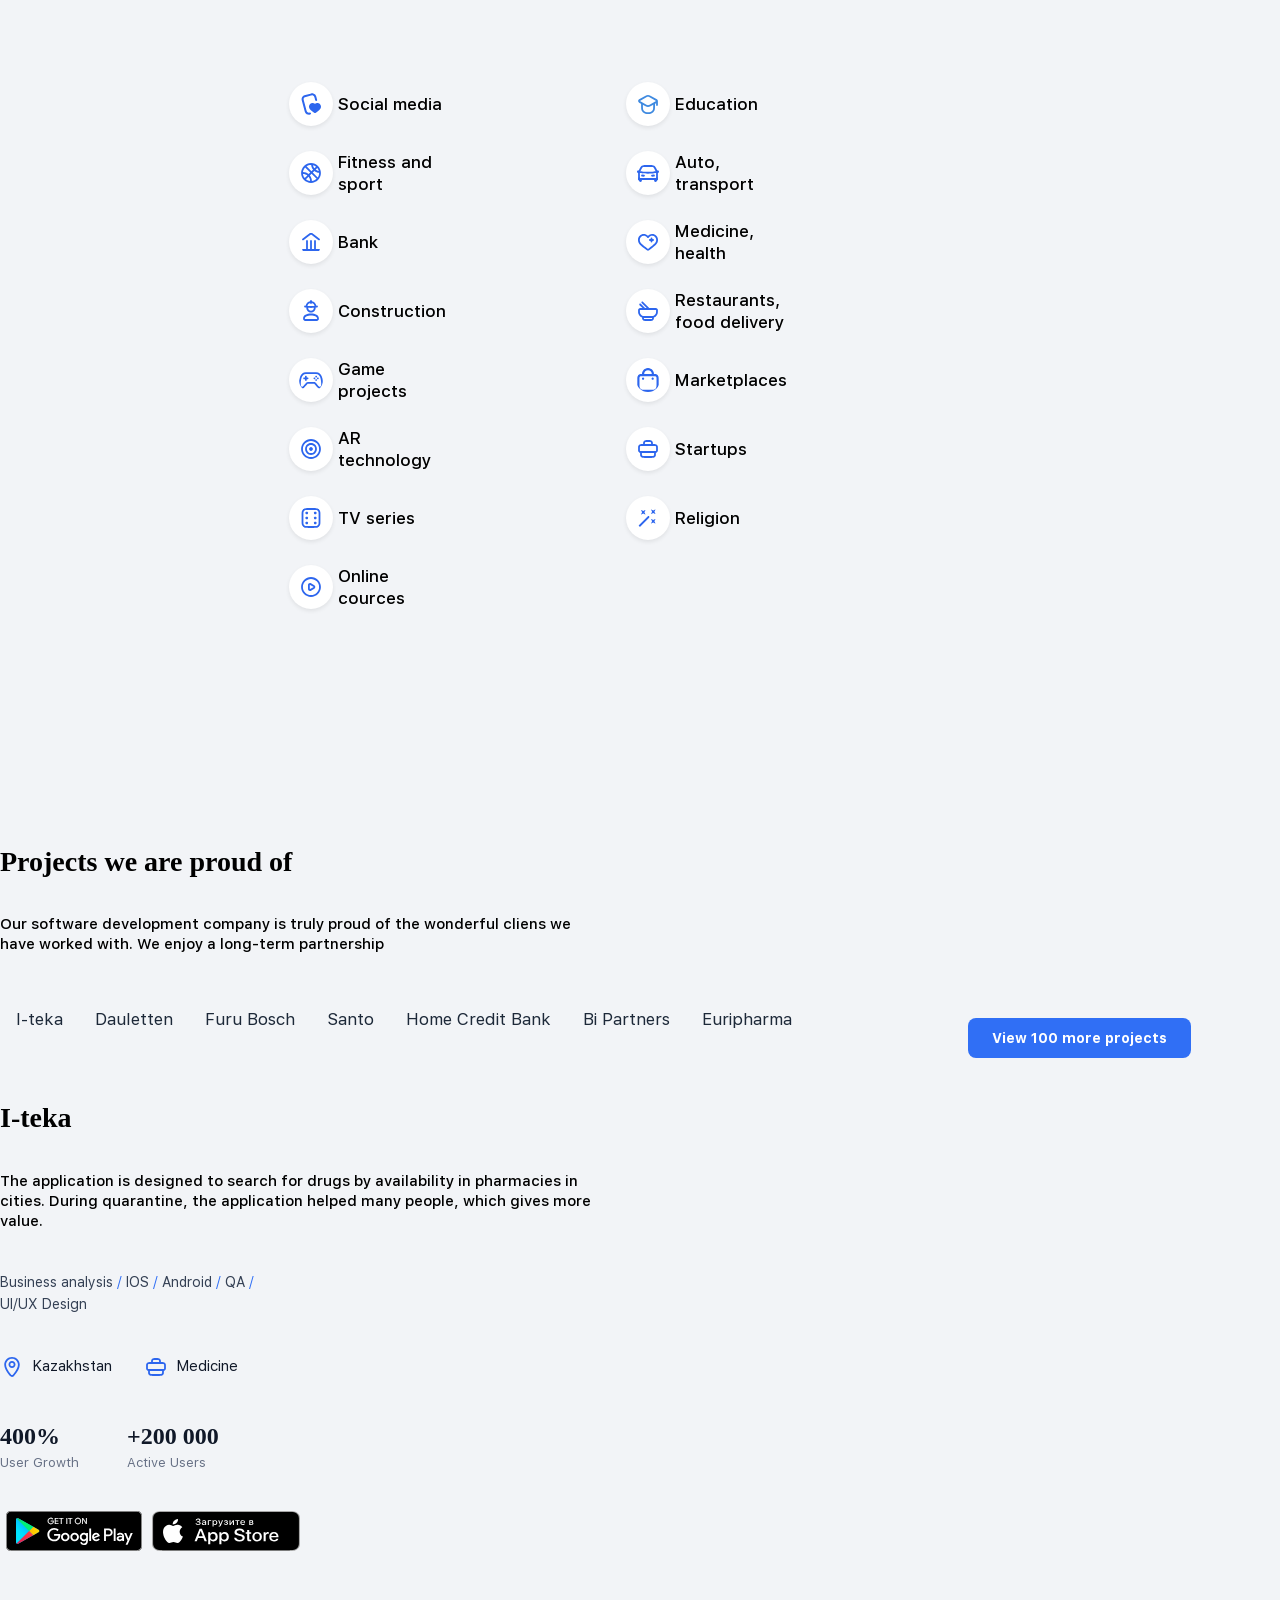
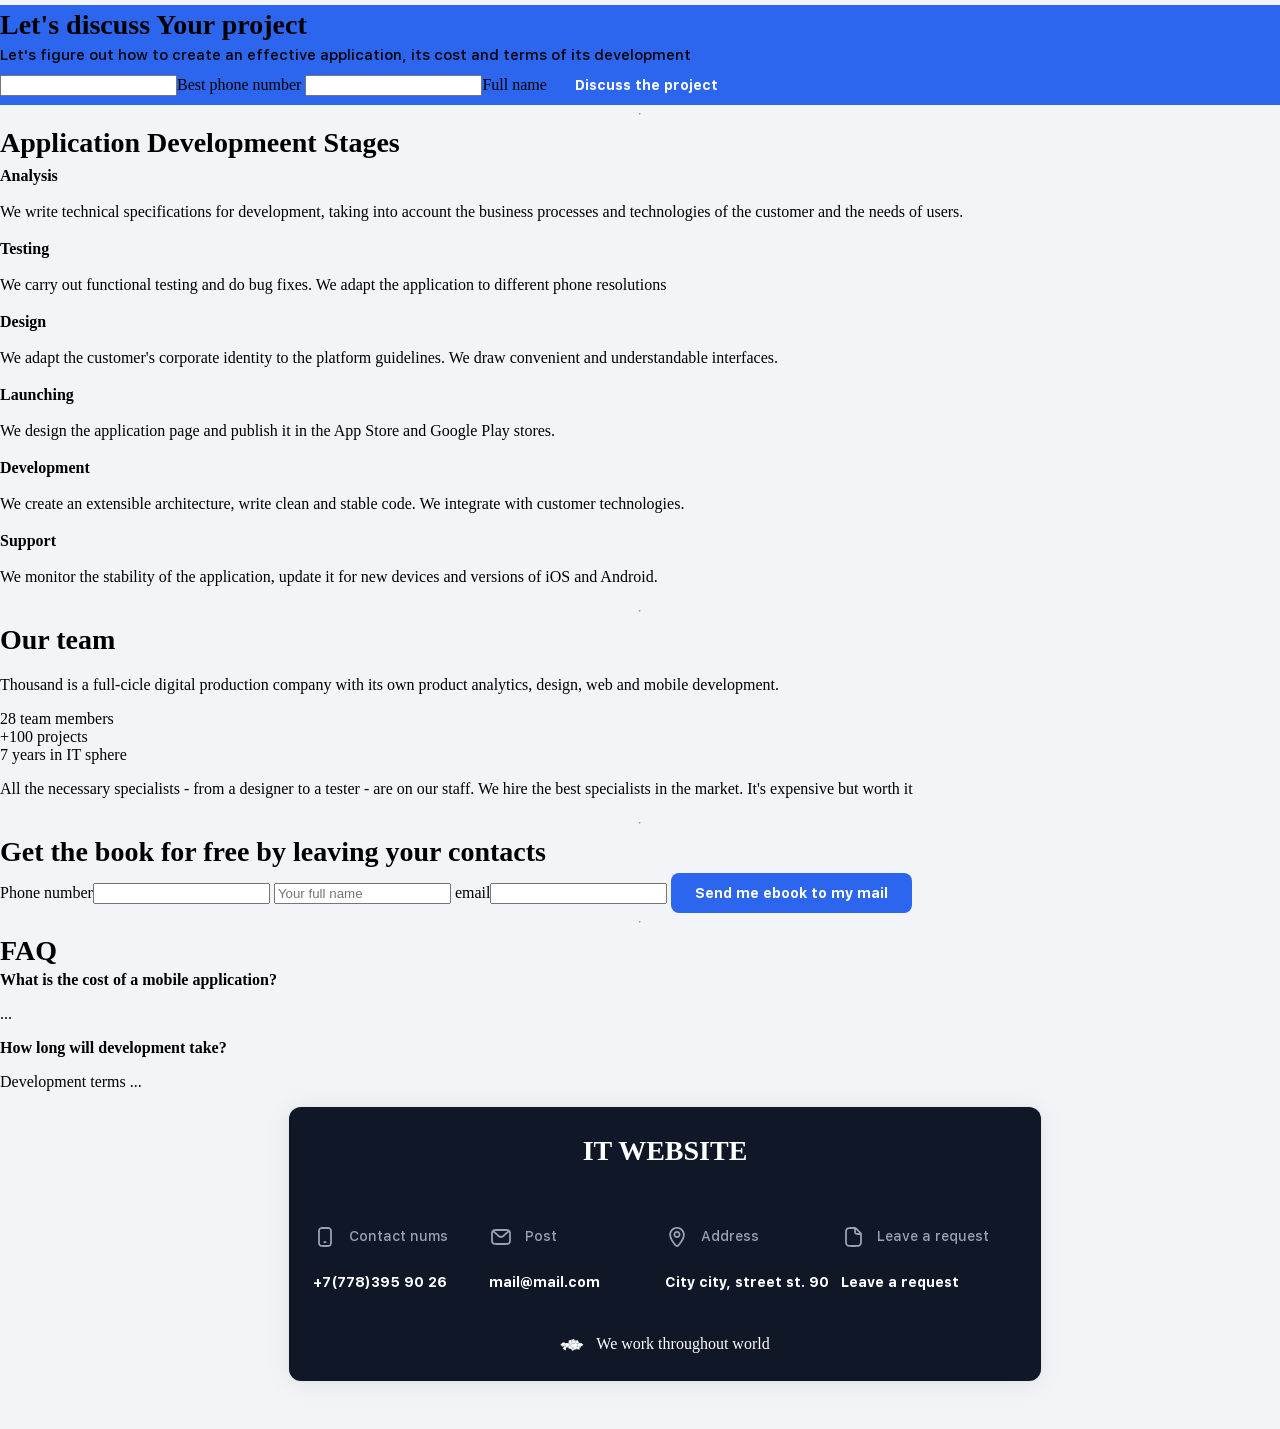
==== commit 0e805dd9: "lesson6" ====
--- a/src/index.html
+++ b/src/index.html
@@ -7,7 +7,7 @@
         content="width=device-width, user-scalable=no, initial-scale=1.0, maximum-scale=1.0, minimum-scale=1.0">
     <meta http-equiv="X-UA-Compatible" content="ie=edge">
     <title>IT WEBSITE</title>
-    <link rel="stylesheet" href="assets/styles/style.css">
+    <link rel="stylesheet" href="assets/styles/css/style.css">
 </head>
 
 <body>
@@ -75,12 +75,12 @@
                         </form>
                     </div>
                     <div class="screenshot-block">
-                        <div>
+                        <div class="screenshot-photo-left">
                             <img src="assets/img/nike.jpeg">
                             <img src="assets/img/coment.jpeg">
                             <img src="assets/img/messages.jpeg">
                         </div>
-                        <div>
+                        <div class="screenshot-photo-right">
                             <img src="assets/img/contacts.jpeg">
                             <img src="assets/img/main.jpeg">
                             <img src="assets/img/settings.jpeg">
--- a/src/assets/styles/css/style.css
+++ b/src/assets/styles/css/style.css
@@ -0,0 +1,958 @@
+@charset "UTF-8";
+@import "../global.css";
+@import "../fonts.css";
+@import "../utils.css";
+header {
+  position: fixed;
+  z-index: 1;
+  top: 24px;
+  transform: translateX(-50%);
+  left: 50%;
+}
+
+.menu-head-burger {
+  display: none;
+}
+
+.main-head {
+  display: flex;
+  align-items: center;
+  justify-content: space-between;
+  box-shadow: 0px 2px 4px 0px rgba(0, 0, 0, 0.08);
+  padding: 16px 24px;
+  border-radius: 12px;
+  background-color: white;
+  align-self: center;
+  gap: 80px;
+  width: 1224px;
+}
+.main-head h3 {
+  text-transform: uppercase;
+  color: #306ff5;
+}
+.main-head nav > ul {
+  display: flex;
+  flex-direction: row;
+  gap: 24px;
+}
+.main-head nav > ul > li > a {
+  text-decoration: none;
+  color: #000000;
+}
+
+.contacts {
+  display: flex;
+  flex-direction: row;
+  color: #306ff5;
+  font-family: SF Pro Text;
+  font-size: 14px;
+  font-style: normal;
+  font-weight: 500;
+  line-height: 18px;
+  gap: 32px;
+}
+
+.phone-numbers-contact > a {
+  text-decoration: none;
+  margin-right: 16px;
+}
+
+.phone-numbers-contact > img {
+  vertical-align: middle;
+}
+
+.email-contact > a {
+  text-decoration: none;
+}
+
+.email-contact > img {
+  vertical-align: middle;
+}
+
+@media (max-width: 1439px) {
+  .menu-burger,
+  .phone-numbers-contact {
+    display: none;
+  }
+  .menu-head-burger {
+    display: flex;
+    flex-direction: column;
+    gap: 8px;
+  }
+  .email-contact {
+    gap: 8px;
+  }
+  .main-head {
+    display: flex;
+    width: 100%;
+    height: 90px;
+    padding: 24px 32px;
+    justify-content: space-between;
+    flex-shrink: 0;
+  }
+  .main-head h3 {
+    font-size: 20;
+    font-family: "Inter", sans-serif;
+    font-weight: 700;
+    color: #306ff5;
+    text-decoration: none;
+    white-space: nowrap;
+    position: absolute;
+    top: 50%;
+    left: 50%;
+    transform: translate(-50%, -50%);
+  }
+  header {
+    position: fixed;
+    margin-top: 24px;
+    top: 0;
+    z-index: 50;
+    width: 100%;
+  }
+  .menu-head-burger > span {
+    background: #306ff5;
+    width: 59px;
+    height: 8px;
+    flex-shrink: 0;
+  }
+  .menu-head-burger:after {
+    bottom: 8px;
+  }
+  .menu-head-burger:before {
+    top: 8px;
+  }
+}
+@media (max-width: 768px) {
+  .menu-burger,
+  .contacts {
+    display: none;
+  }
+  .menu-head-burger {
+    display: flex;
+    flex-direction: column;
+    gap: 4px;
+  }
+  .menu-head-burger span {
+    background: #306ff5;
+    width: 40px;
+    height: 4px;
+    flex-shrink: 0;
+  }
+  .menu-head-burger:after {
+    bottom: 4px;
+  }
+  .menu-head-burger:before {
+    top: 4px;
+  }
+}
+/* Первый блок с текстом*/
+.block-main {
+  display: flex;
+  flex-direction: row;
+  background-color: #f2f4f7;
+  position: relative;
+  max-width: 1224px;
+  margin: auto;
+}
+
+.main-section {
+  position: relative;
+  min-height: 900px;
+}
+
+.main-text {
+  max-width: 600px;
+  padding-top: 160px;
+  display: flex;
+  flex-direction: column;
+  gap: 24px;
+  z-index: 1;
+}
+
+.word-in-text {
+  color: #306ff5;
+}
+
+.consultation {
+  display: flex;
+  flex-direction: column;
+  position: relative;
+  padding: 24px;
+  gap: 32px;
+  background-color: white;
+  box-shadow: 0px 0px 24px 0px rgba(0, 0, 0, 0.16), 0px 0px 2px 0px rgba(0, 0, 0, 0.08);
+  border-radius: 12px;
+  margin-top: 64px;
+  max-width: 724px;
+}
+
+.consultation-form {
+  display: flex;
+  justify-content: space-between;
+}
+
+.consultation-form > label {
+  color: #667085;
+  font-family: SF Pro Text;
+  font-size: 13px;
+  font-style: normal;
+  line-height: 16px;
+  margin-right: 24px;
+}
+
+.consultation-form input[type=tel],
+.consultation-form input[type=text] {
+  color: #000000;
+  font-family: SF Pro Text;
+  font-size: 17px;
+  font-style: normal;
+  line-height: 22px;
+  border-bottom: #d0d5dd solid;
+  border-width: 0px 0px 0.7px 0px;
+  width: 200px;
+  margin-top: 8px;
+}
+
+.submit-button {
+  text-align: left;
+  border-radius: 8px;
+  background: #306ff5;
+  color: white;
+  font-family: SF Pro Text;
+  font-size: 14px;
+  line-height: 18px;
+  border: 0px;
+  padding: 11px 24px;
+  margin: 0px;
+}
+
+.screenshot-block {
+  position: absolute;
+  top: -591px;
+  left: 720px;
+  display: flex;
+  gap: 20px;
+  width: 624px;
+  flex-wrap: wrap;
+  transform: rotate(-12deg);
+  z-index: 0;
+}
+
+.screenshot-block > div {
+  display: flex;
+  flex-direction: column;
+  gap: 20px;
+}
+
+.screenshot-block > div > img {
+  width: 292.226px;
+  height: 632.767px;
+  border-radius: 24px;
+}
+
+@keyframes slideUpLeft {
+  0% {
+    transform: translateY();
+  }
+  100% {
+    transform: translateY(-80%);
+  }
+}
+@keyframes slideDownRight {
+  0% {
+    transform: translateY();
+  }
+  100% {
+    transform: translateY(80%);
+  }
+}
+.screenshot-photo-left img {
+  animation-duration: 20s;
+  animation-timing-function: linear;
+  animation-iteration-count: infinite;
+  animation-direction: alternate;
+  animation-name: slideDownRight;
+}
+
+.screenshot-photo-right img {
+  animation-duration: 20s;
+  animation-timing-function: linear;
+  animation-iteration-count: infinite;
+  animation-direction: alternate;
+  animation-name: slideUpLeft;
+}
+
+@media (max-width: 1439px) {
+  .main-section {
+    position: relative;
+    min-height: 762px;
+    margin-bottom: 32px;
+  }
+  .main-text {
+    max-width: 383px;
+  }
+  .consultation {
+    width: 382px;
+    padding: 32px;
+    font-size: 16px;
+  }
+  .consultation-form {
+    display: flex;
+    flex-direction: column;
+    align-items: flex-start;
+    gap: 32px;
+  }
+  .screenshot-block {
+    top: -69px;
+    left: 456px;
+  }
+  .screenshot-block > div > img {
+    width: 137.93px;
+    height: 298.663px;
+  }
+}
+@media (max-width: 767px) {
+  .main-section {
+    display: flex;
+    flex-direction: column;
+    align-items: flex-start;
+    gap: 24px;
+  }
+  .main-text {
+    max-width: 383px;
+    padding-top: 132px;
+  }
+  .main-text h2 {
+    font-size: 28px;
+  }
+  .main-text h5 {
+    margin-bottom: 536px;
+  }
+  .consultation-form {
+    display: flex;
+    width: 295px;
+    flex-direction: column;
+    justify-content: center;
+    align-items: flex-start;
+    gap: 32px;
+  }
+  .consultation {
+    z-index: 1;
+  }
+  .consultation-form > label {
+    max-width: 224px;
+    border-bottom: 1px #d0d5dd solid;
+    color: #667085;
+    font-family: SF Pro Text;
+    font-size: 13px;
+    font-style: normal;
+    font-weight: 500;
+    line-height: 16px;
+    letter-spacing: -0.078px;
+  }
+  .screenshot-block {
+    position: absolute;
+    top: 316px;
+    left: 117px;
+    gap: 20px;
+    width: 624px;
+    flex-wrap: wrap;
+  }
+}
+footer {
+  flex: 0 0 auto;
+  display: inline-flex;
+  flex-direction: column;
+  align-items: center;
+  gap: 40px;
+  border-radius: 12px;
+  background-color: #101828;
+  box-shadow: 0px 2px 24px 0px rgba(0, 0, 0, 0.08), 0px 0px 2px 0px rgba(0, 0, 0, 0.08);
+  align-self: center;
+  padding: 24px;
+  margin-bottom: 48px;
+}
+
+footer > p {
+  color: #ffffff;
+  margin: 0px;
+}
+footer > p img {
+  vertical-align: middle;
+  margin-right: 12px;
+}
+
+.block-contact {
+  display: flex;
+  align-items: flex-start;
+}
+
+.contact-item {
+  display: flex;
+  flex-direction: column;
+}
+.contact-item p {
+  color: #98a2b3;
+  font-family: SF Pro Text;
+  font-size: 14px;
+  font-style: normal;
+  font-weight: 500;
+  line-height: 18px;
+}
+.contact-item p img {
+  vertical-align: middle;
+  margin-right: 12px;
+}
+.contact-item span {
+  color: #ffffff;
+  font-family: SF Pro Text;
+  font-size: 17px;
+  font-style: normal;
+  font-weight: 600;
+  line-height: 22px;
+  width: 294px;
+}
+
+@media (max-width: 1439px) {
+  .contact-item {
+    display: flex;
+    width: 176px;
+    flex-direction: column;
+    align-items: flex-start;
+    gap: 8px;
+    font-size: 14px;
+  }
+  .contact-item > p {
+    width: 176px;
+  }
+  .contact-item > span {
+    width: 176px;
+    font-size: 14px;
+  }
+}
+@media (max-width: 767px) {
+  .contact-item {
+    display: flex;
+    width: 154px;
+    flex-direction: column;
+    align-items: flex-start;
+    gap: 8px;
+    font-size: 14px;
+  }
+  .contact-item p {
+    width: 176px;
+  }
+  .contact-item span {
+    width: 176px;
+  }
+  .block-contact {
+    display: grid;
+    grid-template-columns: 1fr 1fr;
+    grid-template-rows: 1fr 1fr;
+  }
+  footer {
+    margin-top: auto;
+    border-radius: 12px;
+    max-width: 767px;
+    margin-bottom: auto;
+    margin-left: 0;
+  }
+  .block-contact {
+    gap: 60px;
+  }
+}
+.block-development-main {
+  background-color: white;
+  position: relative;
+  display: flex;
+  align-items: center;
+  justify-content: center;
+}
+
+.block-development {
+  max-width: 1224px;
+  padding-top: 80px;
+  padding-bottom: 82px;
+  display: flex;
+  grid-template-columns: 1fr 1fr;
+  width: 1224px;
+  flex-direction: column;
+  gap: 32px;
+}
+
+.development-cycle {
+  display: flex;
+  flex-direction: column;
+  gap: 232px;
+  flex-direction: row;
+}
+
+.development-stack {
+  display: flex;
+  gap: 32px;
+  flex-direction: column;
+}
+
+.dev-with-title {
+  flex-direction: column;
+  font-family: SF Pro Text;
+  font-size: 20px;
+  font-style: normal;
+  font-weight: 600;
+  line-height: 24px;
+  gap: 16px;
+  display: flex;
+}
+
+.dev-items {
+  padding: 0px;
+  display: flex;
+  list-style-type: none;
+  flex-direction: row;
+  width: 496px;
+  flex-wrap: wrap;
+  color: #344054;
+  font-family: SF Pro Text;
+  font-size: 17px;
+  font-style: normal;
+  font-weight: 400;
+  line-height: 22px;
+}
+
+.dev-items > *:not(:last-child)::after {
+  content: "/";
+  color: #306ff5;
+  padding: 0 4px;
+}
+
+.list-of-stack {
+  display: flex;
+  flex-direction: column;
+  position: relative;
+  top: -125px;
+}
+
+.list-of-stack > * {
+  list-style-type: none;
+  padding: 12px 0;
+  display: flex;
+  color: #101828;
+  font-family: SF Pro Text;
+  font-size: 20px;
+  font-style: normal;
+  font-weight: 400;
+  line-height: 24px;
+  letter-spacing: 0.38px;
+}
+
+.list-of-stack > *::after {
+  display: list-item;
+  height: 24px;
+  width: 24px;
+  content: "";
+  margin-left: 12px;
+  background: url(../../../icons/chevron_right_small_24.svg) no-repeat;
+}
+
+@media (max-width: 1439px) {
+  .block-development {
+    gap: 83px;
+    padding-top: 32px;
+    padding-bottom: 35px;
+    font-size: 28px;
+  }
+  .development-cycle {
+    gap: 120px;
+  }
+  .dev-items {
+    font-size: 14px;
+    max-width: 277px;
+  }
+  .list-of-stack {
+    top: 0px;
+  }
+}
+@media (max-width: 767px) {
+  .development-cycle {
+    flex-direction: column;
+    gap: 32px;
+  }
+  .block-development {
+    gap: 32px;
+    padding-top: 32px;
+    padding-bottom: 52px;
+  }
+}
+.projects-block {
+  background-color: #F2F4F7;
+}
+
+.projects-title {
+  padding-top: 80px;
+}
+
+.projects-title > h2 {
+  margin-top: 0px;
+  margin-bottom: 27px;
+  max-width: 600px;
+}
+
+.number-in-project-text {
+  color: #306ff5;
+  font-family: Inter;
+  font-size: 36px;
+  font-style: normal;
+  font-weight: 700;
+}
+
+.projects-categories {
+  font-family: SF Pro Text;
+  font-size: 17px;
+  font-style: normal;
+  font-weight: 500;
+  line-height: 22px;
+  display: grid;
+  grid-template-columns: 1fr 1fr 1fr;
+  padding: 0px;
+  margin: 0px;
+}
+
+.categories-items {
+  padding: 0px;
+  margin: 0px;
+}
+
+.categories-items > li {
+  display: flex;
+  align-items: center;
+  margin-bottom: 15px;
+}
+
+.categories-items > li > img {
+  background-color: #ffffff;
+  box-shadow: 0px 2px 4px 0px rgba(0, 0, 0, 0.08);
+  margin: 5px;
+  border-radius: 50%;
+  vertical-align: middle;
+  box-sizing: unset;
+  padding: 10px;
+}
+
+.items-adapt {
+  display: none;
+}
+
+@media (max-width: 1439px) {
+  .projects-categories {
+    display: flex;
+    gap: 180px;
+    min-height: 601px;
+    padding: 0;
+  }
+  .number-in-project-text {
+    font-size: 28px;
+  }
+  .projects-title {
+    max-width: 380px;
+  }
+  .categories-items {
+    display: none;
+  }
+  .items-adapt {
+    display: block;
+    padding: 0px;
+    margin: 0px;
+  }
+  .items-adapt > li {
+    display: flex;
+    align-items: center;
+    margin-bottom: 15px;
+  }
+  .items-adapt > li > img {
+    background-color: #ffffff;
+    box-shadow: 0px 2px 4px 0px rgba(0, 0, 0, 0.08);
+    margin: 5px 5px 5px 0px;
+    border-radius: 50%;
+    vertical-align: middle;
+    box-sizing: unset;
+    padding: 10px;
+  }
+  .projects-categories {
+    margin-top: 48px;
+    max-width: 601px;
+    display: flex;
+  }
+  .projects-categories {
+    padding-top: 45px;
+    padding-bottom: 44px;
+  }
+}
+@media (max-width: 767px) {
+  .projects-categories {
+    display: flex;
+    gap: 60px;
+    min-height: 601px;
+    padding: 0;
+  }
+  .number-in-project-text {
+    font-size: 28px;
+  }
+  .projects-title {
+    max-width: 380px;
+  }
+  .categories-items {
+    display: none;
+  }
+  .items-adapt {
+    display: block;
+    padding: 0px;
+    margin: 0px;
+  }
+  .items-adapt > li {
+    display: flex;
+    align-items: center;
+    margin-bottom: 15px;
+  }
+  .items-adapt > li > img {
+    background-color: #ffffff;
+    box-shadow: 0px 2px 4px 0px rgba(0, 0, 0, 0.08);
+    margin: 5px 5px 5px 0px;
+    border-radius: 50%;
+    vertical-align: middle;
+    box-sizing: unset;
+    padding: 10px;
+  }
+  .projects-categories {
+    margin-top: 48px;
+    max-width: 601px;
+    display: flex;
+  }
+  .projects-categories {
+    padding-top: 45px;
+    padding-bottom: 44px;
+  }
+}
+.block-proud {
+  padding-top: 120px;
+  padding-bottom: 40px;
+}
+
+.block-items {
+  gap: 160px;
+  display: flex;
+  flex-direction: row;
+  margin-top: 54px;
+}
+.block-items button {
+  margin-top: 10px;
+}
+
+.proud-text {
+  display: flex;
+  flex-direction: column;
+  gap: 32px;
+  max-width: 600px;
+}
+
+.proud-items {
+  display: flex;
+  list-style-type: none;
+  flex-direction: row;
+  padding: 0px;
+}
+.proud-items .proud-item {
+  color: #1d2939;
+  font-family: SF Pro Text;
+  font-size: 17px;
+  font-style: normal;
+  font-weight: 400;
+  line-height: 22px;
+  padding: 0px 16px;
+}
+
+.i-teka-information {
+  margin-top: 40px;
+}
+
+.i-teka-all {
+  display: flex;
+  flex-direction: column;
+  gap: 40px;
+  margin-top: 32px;
+}
+
+.i-teka-plus {
+  display: flex;
+  list-style-type: none;
+  flex-direction: row;
+  padding: 0px;
+  color: #101828;
+  font-family: SF Pro Text;
+  font-size: 15px;
+  font-style: normal;
+  font-weight: 400;
+  line-height: 20px;
+  gap: 32px;
+}
+
+.i-teka-plus > li > img {
+  vertical-align: middle;
+  margin-right: 8px;
+}
+
+.i-teka-stat {
+  display: flex;
+  list-style-type: none;
+  flex-direction: row;
+  gap: 48px;
+  margin: 0px;
+  padding: 0px;
+}
+
+.i-teka-stat-num {
+  color: #101828;
+  font-family: Inter;
+  font-size: 24px;
+  font-style: normal;
+  font-weight: 700;
+  line-height: 144%;
+}
+
+.i-teka-stat-text {
+  color: #667085;
+  font-family: SF Pro Text;
+  font-size: 13px;
+  font-style: normal;
+  font-weight: 400;
+  line-height: 16px;
+}
+
+.marketplaces {
+  padding-bottom: 10px;
+}
+
+.marketplaces > a > img {
+  width: 148px;
+  height: 40px;
+}
+
+.block-discuss {
+  /* display: flex; */
+  /* flex-direction: row; */
+  background: #2D66EE;
+  /* mix-blend-mode: overlay; */
+  /* background: url("//src/assets/img/Noise.png"), lightgray 0% 0% / 100px 100px repeat; */
+  flex-shrink: 0;
+}
+
+body {
+  margin: 0;
+  background-color: #F2F4F7;
+}
+
+main {
+  min-height: 100vh;
+  overflow-x: hidden;
+  display: flex;
+  flex-direction: column;
+}
+
+.container {
+  max-width: 1224px;
+  margin: 0 auto;
+}
+
+img {
+  height: 24px;
+  width: 24px;
+}
+
+h2,
+h3,
+h4,
+h5,
+h6 {
+  margin: 0px;
+}
+
+h2 {
+  font-family: Inter;
+  font-size: 36px;
+  font-style: normal;
+  font-weight: 700;
+  line-height: 144%;
+}
+
+h3 {
+  font-family: Inter;
+  font-size: 20px;
+  font-style: normal;
+  font-weight: 700;
+  line-height: 24px;
+  line-height: 144%;
+}
+
+h5 {
+  font-family: SF Pro Text;
+  font-size: 15px;
+  font-style: normal;
+  font-weight: 500;
+  line-height: 20px;
+}
+
+button {
+  text-align: left;
+  border-radius: 8px;
+  background: #2D66EE;
+  color: white;
+  font-family: SF Pro Text;
+  font-size: 14px;
+  line-height: 18px;
+  font-style: normal;
+  font-weight: 600;
+  border: 0px;
+  padding: 11px 24px;
+}
+
+ul {
+  margin: 0;
+  padding: 0;
+  list-style-type: none;
+}
+
+button > * {
+  margin: 0px;
+  padding: 0px;
+}
+
+@media (max-width: 1439px) {
+  .container {
+    max-width: 702px;
+    margin: 0 auto;
+  }
+  h2 {
+    font-size: 28px;
+  }
+  h3 {
+    font-size: 16px;
+  }
+}
+@media (max-width: 767px) {
+  .container {
+    max-width: 383px;
+    margin: 0 auto;
+  }
+  h2 {
+    font-size: 28px;
+  }
+  h3 {
+    font-size: 16px;
+  }
+}
+/* .test {
+    color: yellow !important;
+}
+
+.test {
+    color: red !important;
+} *//*# sourceMappingURL=style.css.map */
